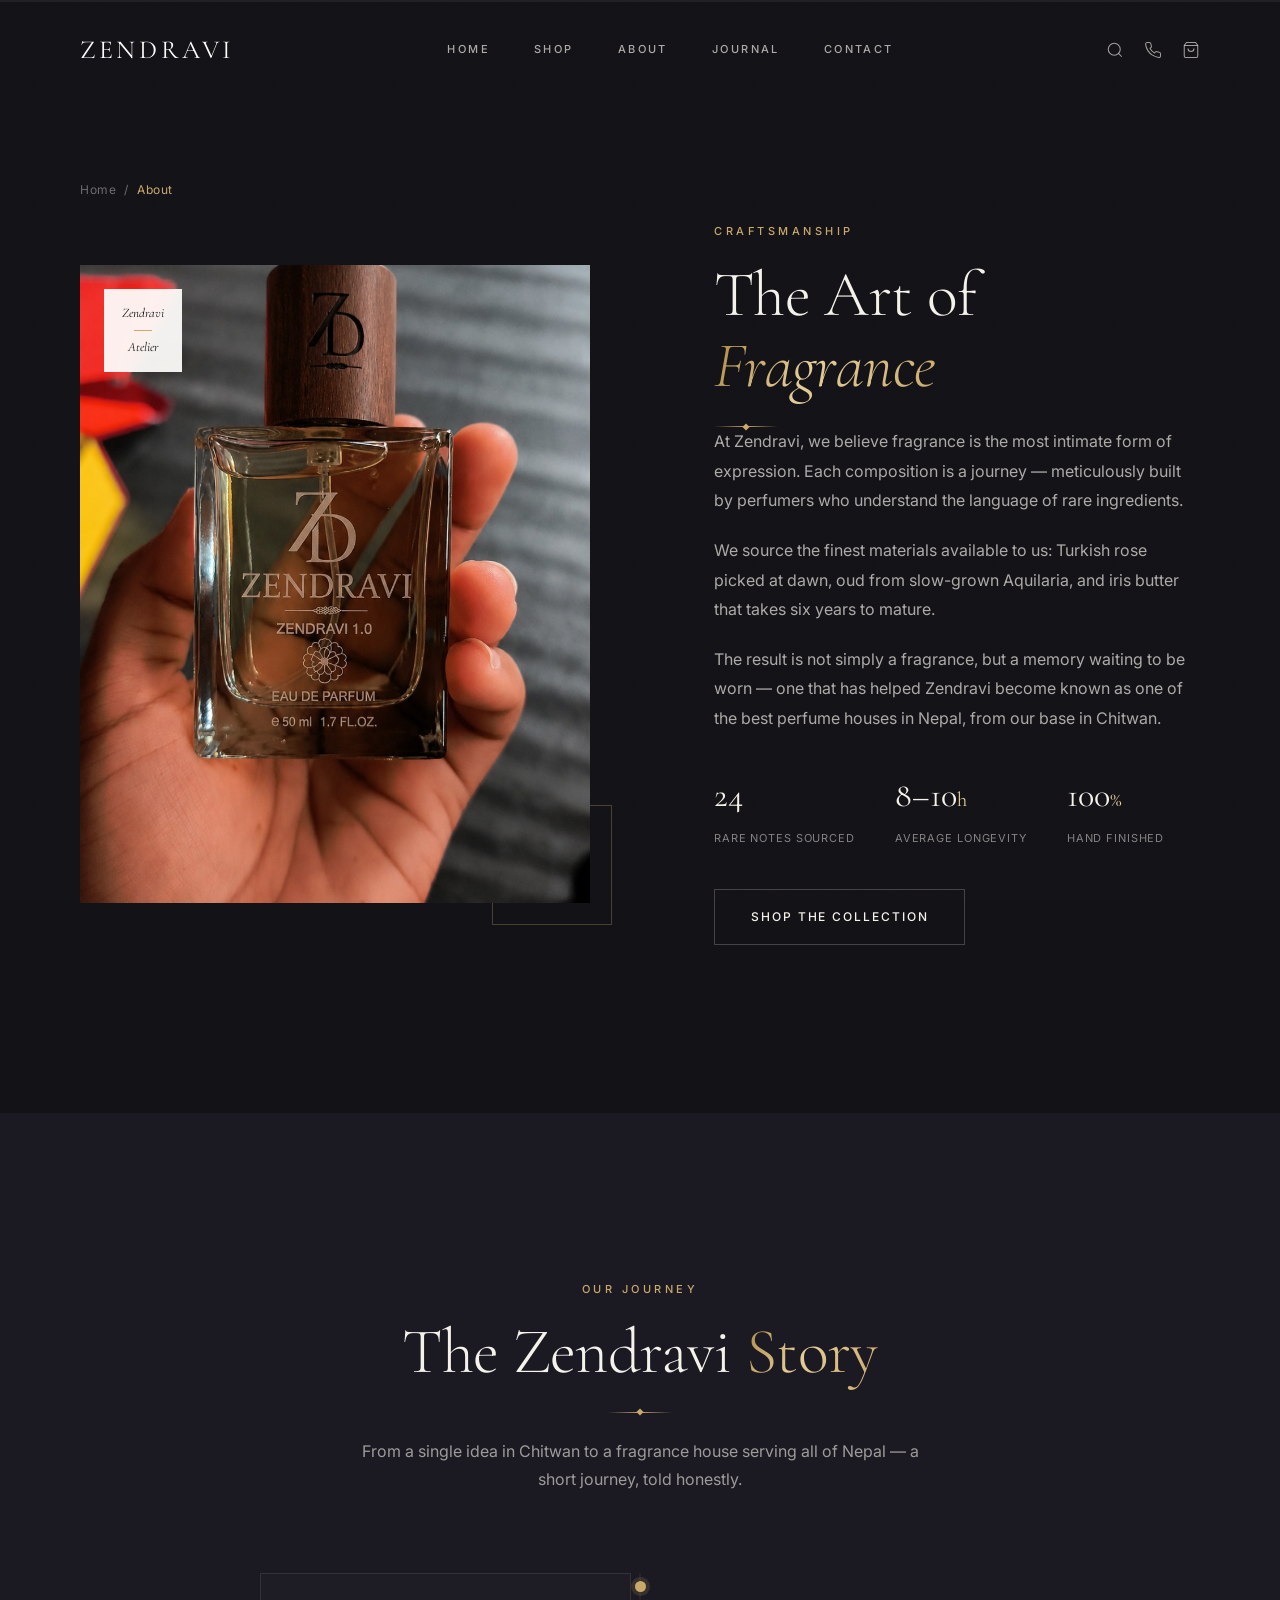
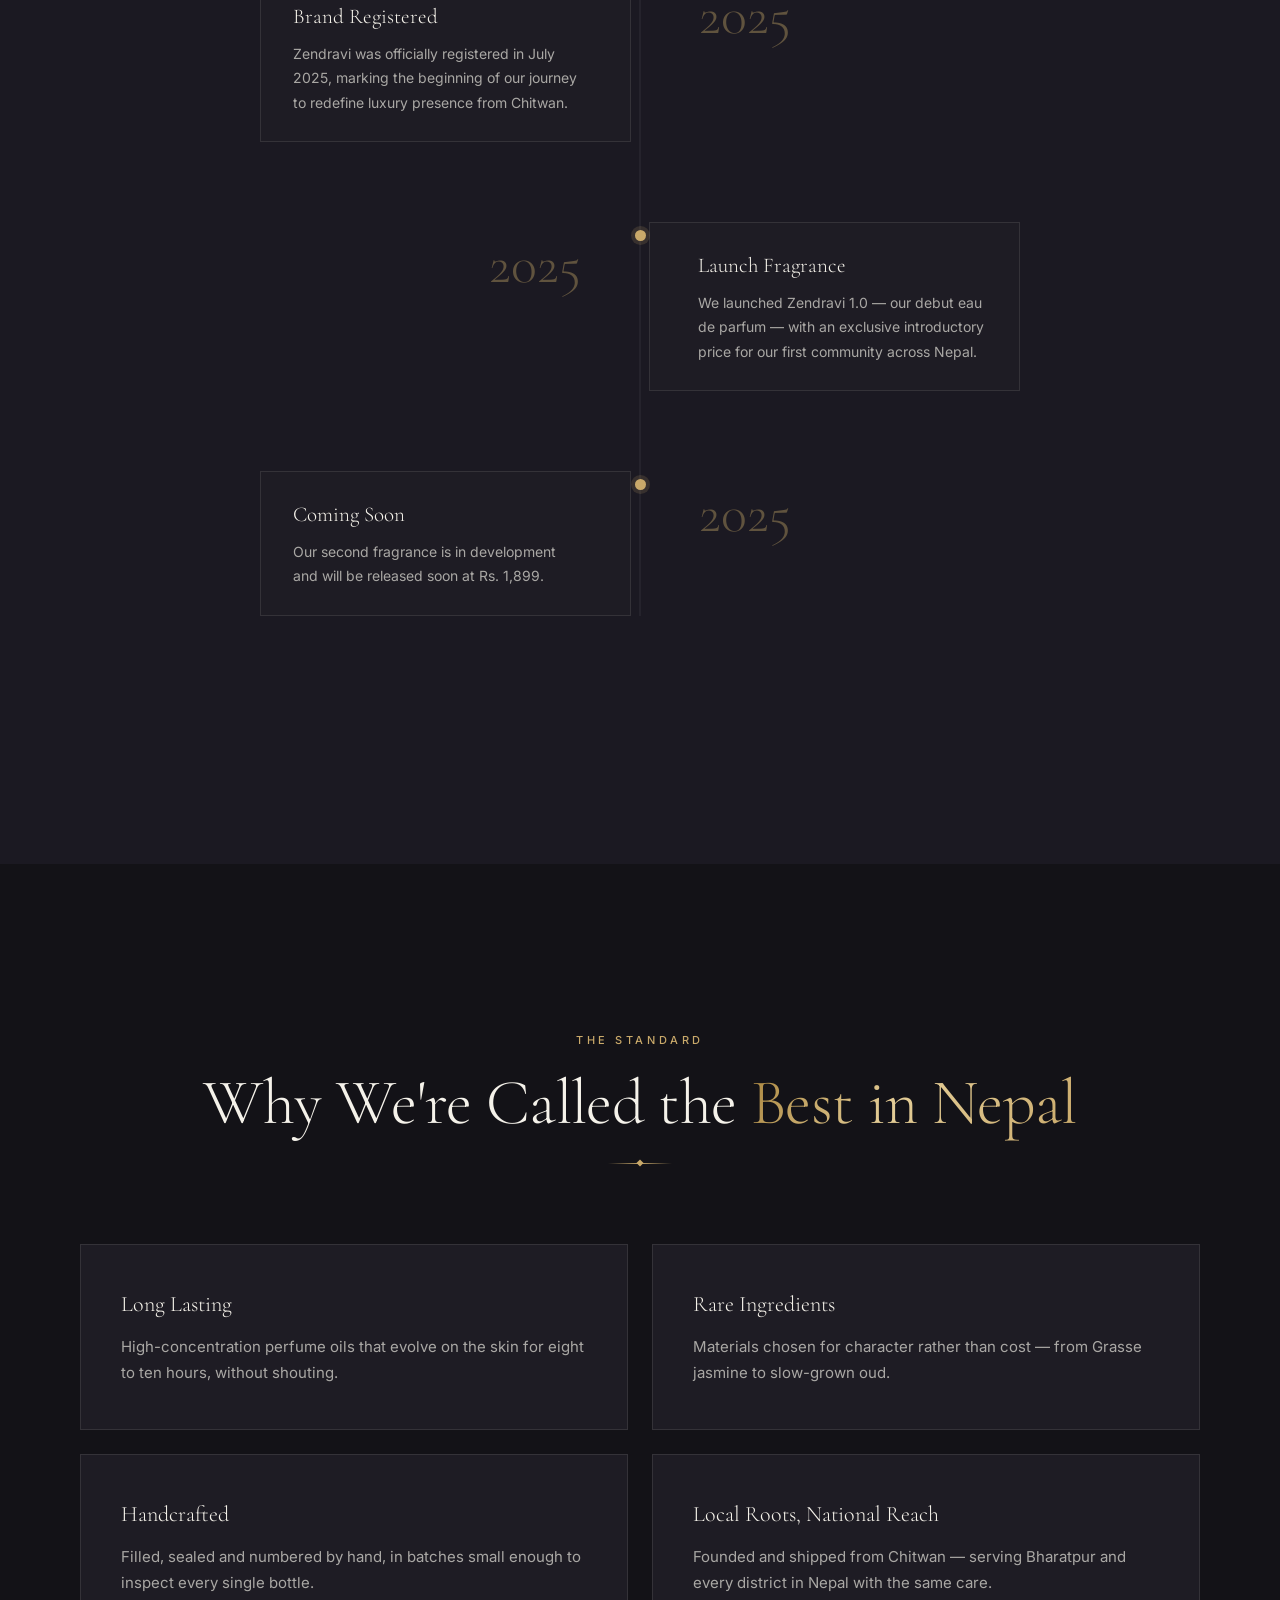
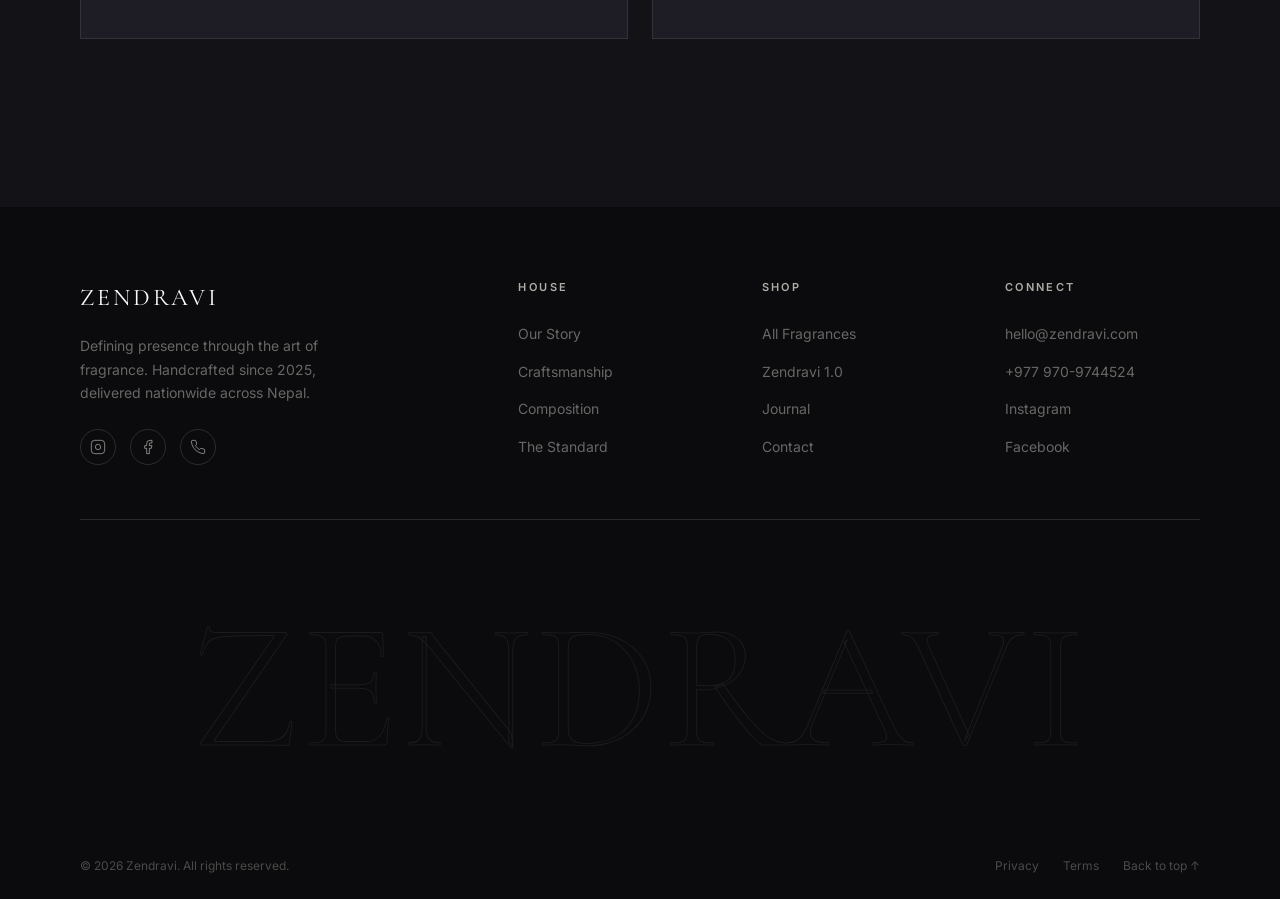
==== about.html @ e35271e2 "Rebuild as multi-page site with full local SEO targeting - Split single-page site into 6 pages: Home" ====
<!DOCTYPE html>
<html lang="en">
<head>
  <meta charset="UTF-8" />
  <meta name="viewport" content="width=device-width, initial-scale=1.0" />
  <meta name="theme-color" content="#0B0A0C" />
  <meta name="description" content="Discover the story behind Zendravi — Nepal's handcrafted luxury eau de parfum house, founded in Chitwan in 2025. Meet the craftsmanship and sourcing behind Zendravi 1.0." />
  <meta name="keywords" content="Zendravi story, Zendravi about, luxury perfume house Nepal, handcrafted perfume Chitwan, Zendravi craftsmanship" />
  <meta name="author" content="Zendravi" />
  <meta name="robots" content="index, follow, max-image-preview:large, max-snippet:-1" />
  <link rel="canonical" href="https://zendravi.com/about.html" />
  <link rel="sitemap" type="application/xml" title="Sitemap" href="/sitemap.xml" />

  <meta property="og:site_name" content="Zendravi" />
  <meta property="og:title" content="Our Story | Zendravi Luxury Fragrance House, Nepal" />
  <meta property="og:description" content="Founded in Chitwan in 2025 — the story, craftsmanship and sourcing behind Zendravi's handcrafted eau de parfum." />
  <meta property="og:type" content="website" />
  <meta property="og:locale" content="en_US" />
  <meta property="og:url" content="https://zendravi.com/about.html" />
  <meta property="og:image" content="https://zendravi.com/images/zendravi%201.0.jpeg" />
  <meta name="twitter:card" content="summary_large_image" />
  <meta name="twitter:title" content="Our Story | Zendravi Luxury Fragrance House, Nepal" />
  <meta name="twitter:description" content="Founded in Chitwan in 2025 — the story, craftsmanship and sourcing behind Zendravi's handcrafted eau de parfum." />
  <meta name="twitter:image" content="https://zendravi.com/images/zendravi%201.0.jpeg" />

  <link rel="icon" type="image/svg+xml" href="favicon.svg" />
  <link rel="preconnect" href="https://fonts.googleapis.com" />
  <link rel="preconnect" href="https://fonts.gstatic.com" crossorigin />
  <link href="https://fonts.googleapis.com/css2?family=Cormorant+Garamond:ital,wght@0,300;0,400;0,500;0,600;0,700;1,300;1,400&family=Inter:wght@300;400;500;600&display=swap" rel="stylesheet" />
  <link rel="stylesheet" href="css/style.css?v=20260729b" />
  <title>Our Story | Zendravi Luxury Fragrance House, Nepal</title>

  <script type="application/ld+json">
  {
    "@context": "https://schema.org",
    "@type": "BreadcrumbList",
    "itemListElement": [
      { "@type": "ListItem", "position": 1, "name": "Home", "item": "https://zendravi.com/" },
      { "@type": "ListItem", "position": 2, "name": "About", "item": "https://zendravi.com/about.html" }
    ]
  }
  </script>
  <script type="application/ld+json">
  {
    "@context": "https://schema.org",
    "@type": "AboutPage",
    "name": "Our Story | Zendravi",
    "url": "https://zendravi.com/about.html",
    "mainEntity": { "@type": "Organization", "name": "Zendravi", "url": "https://zendravi.com" }
  }
  </script>
</head>
<body>

  <div class="grain" aria-hidden="true"></div>
  <div class="progress" aria-hidden="true"><span id="progressBar"></span></div>

  <!-- Navigation -->
  <header class="header" id="header">
    <div class="container header-inner">
      <a href="index.html" class="logo" aria-label="Zendravi — home">ZENDRAVI</a>
      <nav class="nav" id="nav" aria-label="Primary">
        <a href="index.html" class="nav-link">Home</a>
        <a href="shop.html" class="nav-link">Shop</a>
        <a href="about.html" class="nav-link" aria-current="page">About</a>
        <a href="journal.html" class="nav-link">Journal</a>
        <a href="contact.html" class="nav-link">Contact</a>
      </nav>
      <div class="header-icons">
        <button class="icon-btn" type="button" aria-label="Search" data-soon="Search is coming soon — browse the Shop page for now.">
          <svg width="18" height="18" viewBox="0 0 24 24" fill="none" stroke="currentColor" stroke-width="1.4" aria-hidden="true"><circle cx="11" cy="11" r="8"/><line x1="21" y1="21" x2="16.65" y2="16.65"/></svg>
        </button>
        <a class="icon-btn" href="https://wa.me/9779709744524" target="_blank" rel="noopener noreferrer" aria-label="Chat on WhatsApp">
          <svg width="18" height="18" viewBox="0 0 24 24" fill="none" stroke="currentColor" stroke-width="1.4" aria-hidden="true"><path d="M22 16.92v3a2 2 0 0 1-2.18 2 19.79 19.79 0 0 1-8.63-3.07 19.5 19.5 0 0 1-6-6 19.79 19.79 0 0 1-3.07-8.67A2 2 0 0 1 4.11 2h3a2 2 0 0 1 2 1.72c.127.96.361 1.903.7 2.81a2 2 0 0 1-.45 2.11L8.09 9.91a16 16 0 0 0 6 6l1.27-1.27a2 2 0 0 1 2.11-.45c.907.339 1.85.573 2.81.7A2 2 0 0 1 22 16.92z"/></svg>
        </a>
        <button class="icon-btn" type="button" aria-label="Cart" data-soon="No cart needed — enquire directly via WhatsApp or email to order.">
          <svg width="18" height="18" viewBox="0 0 24 24" fill="none" stroke="currentColor" stroke-width="1.4" aria-hidden="true"><path d="M6 2L3 6v14a2 2 0 0 0 2 2h14a2 2 0 0 0 2-2V6l-3-4z"/><line x1="3" y1="6" x2="21" y2="6"/><path d="M16 10a4 4 0 0 1-8 0"/></svg>
        </button>
        <button class="menu-toggle" id="menuToggle" type="button" aria-label="Open menu" aria-expanded="false" aria-controls="mobileMenu">
          <span></span><span></span>
        </button>
      </div>
    </div>
  </header>

  <!-- Mobile Menu -->
  <div class="mobile-menu" id="mobileMenu">
    <nav class="mobile-nav" aria-label="Mobile">
      <a href="index.html" class="mobile-link"><em>01</em>Home</a>
      <a href="shop.html" class="mobile-link"><em>02</em>Shop</a>
      <a href="about.html" class="mobile-link"><em>03</em>About</a>
      <a href="journal.html" class="mobile-link"><em>04</em>Journal</a>
      <a href="contact.html" class="mobile-link"><em>05</em>Contact</a>
    </nav>
    <div class="mobile-foot">
      <p class="mobile-foot-label">Enquiries</p>
      <a href="https://wa.me/9779709744524" class="mobile-foot-link" target="_blank" rel="noopener noreferrer">+977 970-9744524</a>
    </div>
  </div>

  <!-- Craft -->
  <section class="section" id="craft" style="padding-top:calc(96px + 84px);">
    <div class="container">
      <nav aria-label="Breadcrumb" style="margin-bottom:24px;">
        <ol style="display:flex;gap:8px;list-style:none;font-size:12px;letter-spacing:0.05em;color:rgba(245,242,234,0.4);">
          <li><a href="index.html" style="color:rgba(245,242,234,0.4);">Home</a></li>
          <li>/</li>
          <li style="color:var(--gold);">About</li>
        </ol>
      </nav>
      <div class="split-layout">
        <div class="split-image reveal">
          <figure class="image-frame" data-reveal-img>
            <img src="images/zendravi%201.0.jpeg" alt="Zendravi 1.0 eau de parfum, held" loading="lazy" />
          </figure>
          <div class="frame-decor" aria-hidden="true"></div>
          <div class="frame-stamp" aria-hidden="true">
            <span>Zendravi</span>
            <i></i>
            <span>Atelier</span>
          </div>
        </div>
        <div class="split-content reveal" data-delay="0.12">
          <p class="eyebrow">Craftsmanship</p>
          <h1 class="section-title">The Art of<br /><span class="italic gold-text">Fragrance</span></h1>
          <div class="rule rule-left"></div>
          <p class="split-text">At Zendravi, we believe fragrance is the most intimate form of expression. Each composition is a journey — meticulously built by perfumers who understand the language of rare ingredients.</p>
          <p class="split-text">We source the finest materials available to us: Turkish rose picked at dawn, oud from slow-grown Aquilaria, and iris butter that takes six years to mature.</p>
          <p class="split-text">The result is not simply a fragrance, but a memory waiting to be worn — one that has helped Zendravi become known as one of the best perfume houses in Nepal, from our base in Chitwan.</p>
          <div class="stat-row">
            <div class="stat"><strong>24</strong><span>Rare notes sourced</span></div>
            <div class="stat"><strong>8–10<em>h</em></strong><span>Average longevity</span></div>
            <div class="stat"><strong>100<em>%</em></strong><span>Hand finished</span></div>
          </div>
          <a href="shop.html" class="btn btn-ghost" data-magnetic><span>Shop the Collection</span></a>
        </div>
      </div>
    </div>
  </section>

  <!-- Story Timeline -->
  <section class="section bg-porcelain" id="story">
    <div class="container">
      <div class="section-header reveal">
        <p class="eyebrow">Our Journey</p>
        <h2 class="section-title">The Zendravi <span class="gold-text">Story</span></h2>
        <div class="rule"></div>
        <p class="section-desc">From a single idea in Chitwan to a fragrance house serving all of Nepal — a short journey, told honestly.</p>
      </div>
      <div class="timeline">
        <div class="timeline-line"></div>
        <div class="timeline-event reveal" data-delay="0">
          <div class="timeline-year">2025</div>
          <div class="timeline-dot"></div>
          <div class="timeline-content">
            <h3 class="timeline-title">Brand Registered</h3>
            <p class="timeline-desc">Zendravi was officially registered in July 2025, marking the beginning of our journey to redefine luxury presence from Chitwan.</p>
          </div>
        </div>
        <div class="timeline-event reveal" data-delay="0.12">
          <div class="timeline-year">2025</div>
          <div class="timeline-dot"></div>
          <div class="timeline-content">
            <h3 class="timeline-title">Launch Fragrance</h3>
            <p class="timeline-desc">We launched Zendravi 1.0 — our debut eau de parfum — with an exclusive introductory price for our first community across Nepal.</p>
          </div>
        </div>
        <div class="timeline-event reveal" data-delay="0.24">
          <div class="timeline-year">2025</div>
          <div class="timeline-dot"></div>
          <div class="timeline-content">
            <h3 class="timeline-title">Coming Soon</h3>
            <p class="timeline-desc">Our second fragrance is in development and will be released soon at Rs. 1,899.</p>
          </div>
        </div>
      </div>
    </div>
  </section>

  <!-- Why Zendravi (recap) -->
  <section class="section" id="why">
    <div class="container">
      <div class="section-header reveal">
        <p class="eyebrow">The Standard</p>
        <h2 class="section-title">Why We're Called the <span class="gold-text">Best in Nepal</span></h2>
        <div class="rule"></div>
      </div>
      <div class="reasons-grid">
        <article class="reason-card reveal" data-delay="0.05">
          <h3 class="reason-title">Long Lasting</h3>
          <p class="reason-text">High-concentration perfume oils that evolve on the skin for eight to ten hours, without shouting.</p>
        </article>
        <article class="reason-card reveal" data-delay="0.12">
          <h3 class="reason-title">Rare Ingredients</h3>
          <p class="reason-text">Materials chosen for character rather than cost — from Grasse jasmine to slow-grown oud.</p>
        </article>
        <article class="reason-card reveal" data-delay="0.19">
          <h3 class="reason-title">Handcrafted</h3>
          <p class="reason-text">Filled, sealed and numbered by hand, in batches small enough to inspect every single bottle.</p>
        </article>
        <article class="reason-card reveal" data-delay="0.26">
          <h3 class="reason-title">Local Roots, National Reach</h3>
          <p class="reason-text">Founded and shipped from Chitwan — serving Bharatpur and every district in Nepal with the same care.</p>
        </article>
      </div>
    </div>
  </section>

  <!-- Footer -->
  <footer class="footer">
    <div class="container">
      <div class="footer-grid">
        <div class="footer-brand">
          <a href="index.html" class="footer-logo">ZENDRAVI</a>
          <p class="footer-tagline">Defining presence through the art of fragrance. Handcrafted since 2025, delivered nationwide across Nepal.</p>
          <div class="footer-social">
            <a href="https://instagram.com/zendravi" rel="noopener noreferrer" target="_blank" aria-label="Instagram">
              <svg width="16" height="16" viewBox="0 0 24 24" fill="none" stroke="currentColor" stroke-width="1.4" aria-hidden="true"><rect x="2" y="2" width="20" height="20" rx="5" ry="5"/><path d="M16 11.37A4 4 0 1 1 12.63 8 4 4 0 0 1 16 11.37z"/><line x1="17.5" y1="6.5" x2="17.51" y2="6.5"/></svg>
            </a>
            <a href="https://www.facebook.com/profile.php?id=61588730620894" rel="noopener noreferrer" target="_blank" aria-label="Facebook">
              <svg width="16" height="16" viewBox="0 0 24 24" fill="none" stroke="currentColor" stroke-width="1.4" aria-hidden="true"><path d="M18 2h-3a5 5 0 0 0-5 5v3H7v4h3v8h4v-8h3l1-4h-4V7a1 1 0 0 1 1-1h3z"/></svg>
            </a>
            <a href="https://wa.me/9779709744524" target="_blank" rel="noopener noreferrer" aria-label="WhatsApp Zendravi">
              <svg width="16" height="16" viewBox="0 0 24 24" fill="none" stroke="currentColor" stroke-width="1.4" aria-hidden="true"><path d="M22 16.92v3a2 2 0 0 1-2.18 2 19.79 19.79 0 0 1-8.63-3.07 19.5 19.5 0 0 1-6-6 19.79 19.79 0 0 1-3.07-8.67A2 2 0 0 1 4.11 2h3a2 2 0 0 1 2 1.72c.127.96.361 1.903.7 2.81a2 2 0 0 1-.45 2.11L8.09 9.91a16 16 0 0 0 6 6l1.27-1.27a2 2 0 0 1 2.11-.45c.907.339 1.85.573 2.81.7A2 2 0 0 1 22 16.92z"/></svg>
            </a>
          </div>
        </div>
        <div class="footer-col">
          <h4 class="footer-heading">House</h4>
          <ul class="footer-links">
            <li><a href="about.html">Our Story</a></li>
            <li><a href="about.html#craft">Craftsmanship</a></li>
            <li><a href="shop.html#notes">Composition</a></li>
            <li><a href="about.html#why">The Standard</a></li>
          </ul>
        </div>
        <div class="footer-col">
          <h4 class="footer-heading">Shop</h4>
          <ul class="footer-links">
            <li><a href="shop.html">All Fragrances</a></li>
            <li><a href="product-zendravi-1-0.html">Zendravi 1.0</a></li>
            <li><a href="journal.html">Journal</a></li>
            <li><a href="contact.html">Contact</a></li>
          </ul>
        </div>
        <div class="footer-col">
          <h4 class="footer-heading">Connect</h4>
          <ul class="footer-links">
            <li><a href="mailto:hello@zendravi.com">hello@zendravi.com</a></li>
            <li><a href="https://wa.me/9779709744524" target="_blank" rel="noopener noreferrer">+977 970-9744524</a></li>
            <li><a href="https://instagram.com/zendravi" rel="noopener noreferrer" target="_blank">Instagram</a></li>
            <li><a href="https://www.facebook.com/profile.php?id=61588730620894" rel="noopener noreferrer" target="_blank">Facebook</a></li>
          </ul>
        </div>
      </div>
      <div class="footer-wordmark" aria-hidden="true">ZENDRAVI</div>
      <div class="footer-bottom">
        <p>&copy; <span id="year">2026</span> Zendravi. All rights reserved.</p>
        <div class="footer-bottom-links">
          <a href="contact.html">Privacy</a>
          <a href="contact.html">Terms</a>
          <a href="#header" class="to-top">Back to top ↑</a>
        </div>
      </div>
    </div>
  </footer>

  <!-- Toast -->
  <div class="toast" id="toast" role="status" aria-live="polite"></div>

  <script src="js/main.js?v=20260729b"></script>
</body>
</html>
---- css/style.css ----
/* ============================
   ZENDRAVI — Luxury Fragrance House
   Premium Edition — Pure HTML/CSS/JS
   ============================ */

/* ----- Reset & Base ----- */
*, *::before, *::after {
  margin: 0;
  padding: 0;
  box-sizing: border-box;
}

:root {
  --ivory: #131217;
  --porcelain: #1B1922;
  --warm-white: #FDFCFA;
  --obsidian: #0B0A0C;
  --charcoal: #17161A;
  --ink: #F5F2EA;

  --surface: #1E1C24;
  --surface-alt: #221F27;
  --chip-ink: #17161A;

  --gold: #C9A96A;
  --gold-light: #E4CD97;
  --gold-dark: #A9853E;
  --gold-soft: rgba(201, 169, 106, 0.16);

  --border: rgba(245, 242, 234, 0.1);
  --border-light: rgba(245, 242, 234, 0.14);

  --font-heading: 'Cormorant Garamond', 'Georgia', serif;
  --font-body: 'Inter', 'Helvetica Neue', 'Arial', sans-serif;

  --ease: cubic-bezier(0.16, 1, 0.3, 1);
  --ease-soft: cubic-bezier(0.22, 1, 0.36, 1);
  --transition: 0.45s var(--ease);
  --transition-slow: 0.75s var(--ease);

  --container-max: 1440px;
}

html {
  scroll-behavior: smooth;
  -webkit-font-smoothing: antialiased;
  -moz-osx-font-smoothing: grayscale;
}

body {
  font-family: var(--font-body);
  background-color: var(--ivory);
  color: var(--ink);
  overflow-x: hidden;
  line-height: 1.6;
  font-weight: 400;
}

img { max-width: 100%; height: auto; display: block; }
a { text-decoration: none; color: inherit; }
ul { list-style: none; }
button { font: inherit; }

::selection { background-color: var(--gold); color: var(--obsidian); }

::-webkit-scrollbar { width: 7px; }
::-webkit-scrollbar-track { background: var(--ivory); }
::-webkit-scrollbar-thumb { background: var(--gold); border-radius: 4px; }
::-webkit-scrollbar-thumb:hover { background: var(--gold-dark); }

/* ----- Utility ----- */
.container {
  max-width: var(--container-max);
  margin: 0 auto;
  padding: 0 24px;
}
@media (min-width: 768px) { .container { padding: 0 48px; } }
@media (min-width: 1024px) { .container { padding: 0 80px; } }

.gold-text {
  background: linear-gradient(120deg, var(--gold-dark) 0%, var(--gold-light) 45%, var(--gold) 100%);
  -webkit-background-clip: text;
  background-clip: text;
  color: transparent;
}
.italic { font-style: italic; }
.text-center { text-align: center; }
.mt-16 { margin-top: 64px; }

.bg-porcelain { background-color: var(--porcelain); }
.bg-obsidian { background-color: var(--obsidian); }

.section { padding: 96px 0; position: relative; }
@media (min-width: 768px) { .section { padding: 128px 0; } }
@media (min-width: 1024px) { .section { padding: 168px 0; } }

.section-header { text-align: center; margin-bottom: 80px; }
.section-header.light { color: var(--warm-white); }

.eyebrow {
  font-family: var(--font-body);
  font-size: 11px;
  font-weight: 500;
  letter-spacing: 0.32em;
  text-transform: uppercase;
  color: var(--gold);
  margin-bottom: 18px;
}
.eyebrow.gold { color: var(--gold); }

.section-title {
  font-family: var(--font-heading);
  font-size: 38px;
  font-weight: 300;
  line-height: 1.12;
  margin-bottom: 24px;
  letter-spacing: -0.01em;
  color: var(--ink);
}
.section-title.light { color: var(--warm-white); }
@media (min-width: 768px) { .section-title { font-size: 52px; } }
@media (min-width: 1024px) { .section-title { font-size: 64px; } }

.section-desc {
  font-family: var(--font-body);
  font-size: 16px;
  line-height: 1.75;
  color: rgba(245, 242, 234, 0.6);
  max-width: 560px;
  margin: 24px auto 0;
}

.rule {
  width: 64px;
  height: 1px;
  background: linear-gradient(90deg, transparent, var(--gold), transparent);
  margin: 0 auto;
  position: relative;
}
.rule::after {
  content: '';
  position: absolute;
  left: 50%; top: 50%;
  width: 5px; height: 5px;
  transform: translate(-50%, -50%) rotate(45deg);
  background: var(--gold);
}
.rule-left { margin: 0; }

.hairline { height: 1px; background: var(--border); margin-bottom: 20px; }

.pill {
  display: inline-flex;
  align-items: center;
  padding: 8px 18px;
  font-size: 11px;
  letter-spacing: 0.12em;
  text-transform: uppercase;
  font-weight: 600;
  border-radius: 100px;
}
.pill-gold { background: var(--gold-soft); color: var(--gold); border: 1px solid rgba(201,169,106,0.32); }

/* ----- Preloader ----- */
.preloader {
  position: fixed; inset: 0; z-index: 999;
  background: var(--obsidian);
  display: flex; align-items: center; justify-content: center;
  transition: opacity 0.7s var(--ease), visibility 0.7s var(--ease);
}
.preloader.done { opacity: 0; visibility: hidden; pointer-events: none; }
.preloader-inner { text-align: center; }
.preloader-mark {
  display: block;
  font-family: var(--font-heading);
  font-size: 28px;
  letter-spacing: 0.35em;
  color: var(--warm-white);
  margin-bottom: 8px;
  opacity: 0;
  animation: preloadIn 0.9s var(--ease) 0.15s forwards;
}
.preloader-sub {
  display: block;
  font-size: 10px;
  letter-spacing: 0.3em;
  text-transform: uppercase;
  color: rgba(245,242,234,0.4);
  margin-bottom: 28px;
  opacity: 0;
  animation: preloadIn 0.9s var(--ease) 0.35s forwards;
}
.preloader-rule { display: block; width: 120px; height: 1px; background: rgba(245,242,234,0.12); margin: 0 auto; overflow: hidden; }
.preloader-rule i { display: block; width: 0; height: 100%; background: var(--gold); animation: preloadBar 1.1s var(--ease) 0.4s forwards; }
@keyframes preloadIn { to { opacity: 1; } }
@keyframes preloadBar { to { width: 100%; } }

/* ----- Grain + progress ----- */
.grain {
  position: fixed; inset: 0; z-index: 998; pointer-events: none;
  opacity: 0.03; mix-blend-mode: overlay;
  background-image: url("data:image/svg+xml;utf8,<svg xmlns='http://www.w3.org/2000/svg' width='120' height='120'><filter id='n'><feTurbulence type='fractalNoise' baseFrequency='0.9' numOctaves='2' stitchTiles='stitch'/></filter><rect width='100%25' height='100%25' filter='url(%23n)'/></svg>");
}

.progress {
  position: fixed; top: 0; left: 0; right: 0; height: 2px; z-index: 200;
  background: rgba(245, 242, 234, 0.06);
}
.progress span {
  display: block; height: 100%; width: 0%;
  background: linear-gradient(90deg, var(--gold-dark), var(--gold-light));
}

.skip-link {
  position: absolute; left: -999px; top: 0; z-index: 300;
  background: var(--gold); color: var(--obsidian);
  padding: 12px 20px; font-size: 13px;
}
.skip-link:focus { left: 16px; top: 16px; }

/* ----- Reveal animations ----- */
.reveal {
  opacity: 0;
  transform: translateY(36px);
  transition: opacity 1s var(--ease), transform 1s var(--ease);
}
.reveal.visible { opacity: 1; transform: translateY(0); }

[data-reveal-img] { overflow: hidden; }
[data-reveal-img] img {
  transform: scale(1.12);
  transition: transform 1.2s var(--ease);
}
.reveal.visible [data-reveal-img] img,
[data-reveal-img].visible img { transform: scale(1); }

/* Hero title split-word reveal */
.hero-title {
  font-family: var(--font-heading);
  font-size: 46px;
  font-weight: 300;
  line-height: 1.06;
  color: var(--warm-white);
  margin-bottom: 32px;
  letter-spacing: -0.02em;
}
@media (min-width: 640px) { .hero-title { font-size: 68px; } }
@media (min-width: 1024px) { .hero-title { font-size: 100px; } }

.hero-title .word {
  display: inline-block;
  overflow: hidden;
  vertical-align: top;
  padding-bottom: 0.08em;
  margin-bottom: -0.08em;
}
.hero-title .word span {
  display: inline-block;
  transform: translateY(115%);
  animation: wordUp 1s var(--ease) forwards;
}
.hero-title .word.gold-text span { animation-name: wordUpGold; }
@keyframes wordUp { to { transform: translateY(0); } }

/* ----- Navigation ----- */
.header {
  position: fixed; top: 0; left: 0; right: 0; z-index: 100;
  transition: background var(--transition), box-shadow var(--transition), padding var(--transition);
}
.header.scrolled {
  background: rgba(11, 10, 12, 0.82);
  backdrop-filter: blur(16px) saturate(160%);
  -webkit-backdrop-filter: blur(16px) saturate(160%);
  box-shadow: 0 1px 0 rgba(245, 242, 234, 0.06);
}

.header-inner {
  display: flex; align-items: center; justify-content: space-between;
  height: 84px;
  transition: height var(--transition);
}
.header.scrolled .header-inner { height: 72px; }
@media (min-width: 768px) { .header-inner { height: 100px; } .header.scrolled .header-inner { height: 78px; } }

.logo {
  display: inline-flex; align-items: center; z-index: 10;
  font-family: var(--font-heading);
  font-size: 22px; font-weight: 400;
  letter-spacing: 0.14em;
  color: var(--warm-white);
  transition: color var(--transition);
}
@media (min-width: 768px) { .logo { font-size: 26px; } }

.nav { display: none; gap: 44px; }
@media (min-width: 1024px) { .nav { display: flex; } }

.nav-link {
  font-size: 11px; font-weight: 500;
  letter-spacing: 0.22em; text-transform: uppercase;
  position: relative;
  color: rgba(245, 242, 234, 0.68);
  transition: color var(--transition);
}
.nav-link:hover { color: var(--warm-white); }

.nav-link::after {
  content: ''; position: absolute; bottom: -6px; left: 0;
  width: 0; height: 1px; background: var(--gold);
  transition: width var(--transition);
}
.nav-link:hover::after { width: 100%; }

.header-icons { display: flex; align-items: center; gap: 20px; z-index: 10; }

.icon-btn {
  background: none; border: none; cursor: pointer;
  color: rgba(245, 242, 234, 0.62);
  display: flex; align-items: center; justify-content: center;
  transition: color var(--transition), transform var(--transition);
}
.icon-btn:hover { color: var(--warm-white); transform: translateY(-1px); }

/* Menu toggle */
.menu-toggle {
  display: flex; flex-direction: column; justify-content: center; gap: 6px;
  background: none; border: none; cursor: pointer; padding: 4px; z-index: 10;
  width: 26px; height: 26px;
}
@media (min-width: 1024px) { .menu-toggle { display: none; } }

.menu-toggle span {
  display: block; width: 22px; height: 1.5px;
  background: var(--warm-white);
  transition: all var(--transition);
}
.menu-toggle.active span:nth-child(1) { transform: translateY(3.5px) rotate(45deg); }
.menu-toggle.active span:nth-child(2) { transform: translateY(-3.5px) rotate(-45deg); }

/* Mobile Menu */
.mobile-menu {
  position: fixed; inset: 0;
  background: var(--obsidian);
  z-index: 90;
  display: flex; flex-direction: column;
  align-items: center; justify-content: center;
  gap: 64px;
  opacity: 0; visibility: hidden;
  transition: opacity var(--transition-slow), visibility var(--transition-slow);
}
.mobile-menu.open { opacity: 1; visibility: visible; }

.mobile-nav { display: flex; flex-direction: column; align-items: center; gap: 28px; }

.mobile-link {
  font-family: var(--font-heading);
  font-size: 30px;
  color: rgba(245, 242, 234, 0.82);
  transition: color var(--transition);
  display: inline-flex;
  align-items: baseline;
  gap: 14px;
}
.mobile-link em {
  font-style: normal;
  font-family: var(--font-body);
  font-size: 11px;
  color: var(--gold);
  letter-spacing: 0.1em;
}
.mobile-link:hover { color: var(--gold); }

.mobile-foot { text-align: center; }
.mobile-foot-label {
  font-size: 10px; letter-spacing: 0.25em; text-transform: uppercase;
  color: rgba(245, 242, 234, 0.35); margin-bottom: 10px;
}
.mobile-foot-link { color: var(--gold); font-size: 14px; }

/* ----- Buttons ----- */
.btn {
  --btn-x: 50%; --btn-y: 50%;
  position: relative;
  display: inline-flex; align-items: center; justify-content: center;
  padding: 17px 36px;
  font-size: 12px; font-weight: 500;
  letter-spacing: 0.16em; text-transform: uppercase;
  cursor: pointer;
  transition: transform var(--transition), border-color var(--transition), color var(--transition);
  min-width: 208px;
  border: 1px solid transparent;
  overflow: hidden;
  isolation: isolate;
  background: none;
}
.btn span { position: relative; z-index: 2; display: inline-flex; align-items: center; gap: 8px; }
.btn::before {
  content: '';
  position: absolute; inset: 0; z-index: 1;
  background: radial-gradient(120px circle at var(--btn-x) var(--btn-y), var(--gold-light), var(--gold) 60%);
  opacity: 0;
  transition: opacity var(--transition);
}
.btn:hover::before { opacity: 1; }
.btn:active { transform: scale(0.97); }

.btn-gold {
  background: var(--obsidian);
  color: var(--warm-white);
  border-color: rgba(245, 242, 234, 0.14);
}
.btn-gold:hover { color: var(--obsidian); border-color: var(--gold); }

.btn-ghost {
  background: transparent;
  border-color: rgba(245, 242, 234, 0.22);
  color: var(--ink);
}
.btn-ghost::before { background: var(--warm-white); opacity: 0; }
.btn-ghost:hover { color: var(--obsidian); border-color: var(--warm-white); }
.btn-ghost:hover::before { opacity: 1; }

.btn-ghost.light {
  border-color: rgba(245, 242, 234, 0.28);
  color: var(--warm-white);
}
.btn-ghost.light::before { background: var(--gold); opacity: 0; }
.btn-ghost.light:hover { color: var(--obsidian); border-color: var(--gold); }
.btn-ghost.light:hover::before { opacity: 1; }

/* ----- Hero ----- */
.hero {
  position: relative; height: 100svh; min-height: 640px; width: 100%;
  overflow: hidden;
  display: flex; align-items: center; justify-content: center;
  background: var(--obsidian);
}

.hero-bg { position: absolute; inset: 0; }
.hero-bg img {
  width: 100%; height: 100%; object-fit: cover;
  opacity: 0.75;
  transform: scale(1.08);
  animation: heroZoom 12s var(--ease) forwards;
  will-change: transform;
}
@keyframes heroZoom { to { transform: scale(1); } }

.hero-overlay {
  position: absolute; inset: 0;
  background: linear-gradient(to bottom, rgba(11,10,12,0.62) 0%, rgba(11,10,12,0.45) 45%, rgba(11,10,12,0.9) 100%);
}
.hero-vignette {
  position: absolute; inset: 0;
  box-shadow: inset 0 0 180px rgba(0,0,0,0.6);
  pointer-events: none;
}

.hero-content { position: relative; z-index: 2; text-align: center; padding: 0 24px; max-width: 760px; }

.hero-label {
  font-size: 11px; letter-spacing: 0.34em; text-transform: uppercase;
  color: var(--gold-light);
  margin-bottom: 26px;
}

.hero-sub {
  font-size: 16px; font-weight: 300; line-height: 1.75;
  color: rgba(245, 242, 234, 0.66);
  margin-bottom: 48px; max-width: 480px;
  margin-left: auto; margin-right: auto;
}
@media (min-width: 768px) { .hero-sub { font-size: 18px; } }

.hero-buttons { display: flex; flex-direction: column; align-items: center; gap: 16px; }
@media (min-width: 640px) { .hero-buttons { flex-direction: row; justify-content: center; } }

.hero-meta {
  position: absolute; left: 0; right: 0; bottom: 100px;
  display: none;
  align-items: center; justify-content: center; gap: 16px;
  font-size: 10px; letter-spacing: 0.24em; text-transform: uppercase;
  color: rgba(245, 242, 234, 0.4);
  z-index: 2;
}
.hero-meta i { width: 3px; height: 3px; border-radius: 50%; background: var(--gold); display: inline-block; }
@media (min-width: 768px) { .hero-meta { display: flex; } }

.scroll-cue {
  position: absolute; bottom: 40px; left: 50%; transform: translateX(-50%);
  z-index: 2; display: flex; flex-direction: column; align-items: center; gap: 12px;
}
.scroll-cue-line {
  width: 1px; height: 48px;
  background: rgba(245, 242, 234, 0.25);
  position: relative; overflow: hidden;
}
.scroll-cue-line::after {
  content: ''; position: absolute; top: -100%; left: 0; width: 100%; height: 100%;
  background: var(--gold);
  animation: cueDrop 2.2s var(--ease) infinite;
}
@keyframes cueDrop { 0% { top: -100%; } 60% { top: 100%; } 100% { top: 100%; } }
.scroll-cue-text {
  font-size: 9px; letter-spacing: 0.28em; text-transform: uppercase;
  color: rgba(245, 242, 234, 0.4);
  writing-mode: vertical-rl;
}

/* ----- Marquee ----- */
.marquee {
  background: var(--obsidian);
  border-top: 1px solid var(--border-light);
  border-bottom: 1px solid var(--border-light);
  overflow: hidden;
  padding: 22px 0;
}
.marquee-track {
  display: flex; align-items: center; gap: 20px;
  white-space: nowrap; width: max-content;
  animation: marqueeScroll 34s linear infinite;
}
.marquee-track span {
  font-family: var(--font-heading);
  font-size: 17px; font-style: italic;
  color: rgba(245, 242, 234, 0.5);
  letter-spacing: 0.02em;
}
.marquee-track i { color: var(--gold); font-size: 12px; font-style: normal; }
@keyframes marqueeScroll { from { transform: translateX(0); } to { transform: translateX(-50%); } }
@media (prefers-reduced-motion: reduce) { .marquee-track { animation: none; } }

/* ----- Product Grid ----- */
.product-grid {
  display: grid; grid-template-columns: 1fr; gap: 32px;
}
@media (min-width: 768px) { .product-grid { grid-template-columns: repeat(2, 1fr); } }
@media (min-width: 1024px) { .product-grid { grid-template-columns: repeat(3, 1fr); } }

.product-card {
  background: var(--surface);
  border: 1px solid var(--border);
  overflow: hidden;
  cursor: pointer;
  transition: transform var(--transition), border-color var(--transition), box-shadow var(--transition);
}
.product-card:hover {
  transform: translateY(-6px);
  border-color: rgba(201, 169, 106, 0.4);
  box-shadow: 0 28px 70px -20px rgba(0,0,0,0.55);
}

.product-image { position: relative; overflow: hidden; aspect-ratio: 3/4; background: var(--surface-alt); }
.product-image img { width: 100%; height: 100%; object-fit: cover; transition: transform var(--transition-slow); }
.product-card:hover .product-image img { transform: scale(1.06); }

.product-image .product-overlay {
  position: absolute; inset: 0;
  background: linear-gradient(to top, rgba(11,10,12,0.5), transparent 45%);
  opacity: 0; transition: opacity var(--transition);
}
.product-card:hover .product-overlay { opacity: 1; }

.product-category {
  position: absolute; top: 16px; left: 16px;
  padding: 6px 14px;
  background: rgba(253, 252, 250, 0.92);
  backdrop-filter: blur(6px);
  color: var(--chip-ink);
  font-size: 10px; font-weight: 600;
  letter-spacing: 0.14em; text-transform: uppercase;
}

.product-view-btn {
  position: absolute; bottom: 16px; left: 16px; right: 16px;
  padding: 13px;
  background: rgba(11,10,12,0.88);
  backdrop-filter: blur(6px);
  color: var(--warm-white);
  font-size: 11px; font-weight: 500;
  letter-spacing: 0.16em; text-transform: uppercase;
  text-align: center;
  opacity: 0; transform: translateY(10px);
  transition: all var(--transition);
  border: none; cursor: pointer;
}
.product-card:hover .product-view-btn { opacity: 1; transform: translateY(0); }

.product-info { padding: 26px 30px 30px; }
.product-name { font-family: var(--font-heading); font-size: 23px; font-weight: 300; margin-bottom: 6px; color: var(--ink); }
.product-tagline {
  font-size: 13px; color: rgba(245,242,234,0.55); line-height: 1.5; margin-bottom: 18px;
  display: -webkit-box; -webkit-line-clamp: 2; line-clamp: 2; -webkit-box-orient: vertical; overflow: hidden;
}

.product-notes { display: flex; flex-wrap: wrap; gap: 8px; margin-bottom: 18px; }
.product-note-tag {
  padding: 5px 11px; background: var(--surface-alt);
  font-size: 10px; letter-spacing: 0.06em; text-transform: uppercase;
  color: rgba(245,242,234,0.55);
}
.product-note-more {
  padding: 5px 11px; background: var(--gold-soft); color: var(--gold);
  font-size: 10px; letter-spacing: 0.06em; font-weight: 600;
}

.product-footer { display: flex; align-items: center; justify-content: space-between; padding-top: 18px; border-top: 1px solid var(--border); }
.product-price { font-family: var(--font-heading); font-size: 22px; color: var(--ink); }
.product-volume { font-size: 13px; color: rgba(245,242,234,0.5); margin-left: 4px; }
.product-rating { display: flex; align-items: center; gap: 5px; }
.product-rating .star { color: var(--gold); font-size: 14px; }
.product-rating .value { font-size: 13px; color: rgba(245,242,234,0.55); }
.product-price-was { text-decoration: line-through; opacity: .5; margin-left: 8px; font-size: .78em; }

.collection-note {
  margin-top: 32px;
  display: flex; align-items: center; justify-content: center; gap: 16px; flex-wrap: wrap;
  text-align: center;
}
.collection-note-text { font-size: 13px; color: rgba(245,242,234,0.55); }

/* ----- Split Layout ----- */
.split-layout { display: grid; grid-template-columns: 1fr; gap: 64px; align-items: center; }
@media (min-width: 1024px) { .split-layout { grid-template-columns: 1fr 1fr; gap: 100px; } }

.split-image { position: relative; }
.image-frame { position: relative; aspect-ratio: 4/5; overflow: hidden; background: var(--surface); }
.image-frame img { width: 100%; height: 100%; object-fit: cover; }

.frame-decor {
  position: absolute; bottom: -22px; right: -22px;
  width: 120px; height: 120px;
  border: 1px solid rgba(201, 169, 106, 0.3);
  display: none; z-index: -1;
}
@media (min-width: 1024px) { .frame-decor { display: block; } }

.frame-stamp {
  position: absolute; top: 24px; left: 24px;
  background: rgba(253,252,250,0.94);
  backdrop-filter: blur(6px);
  padding: 14px 18px;
  display: flex; flex-direction: column; align-items: center; gap: 6px;
  font-family: var(--font-heading);
  font-style: italic;
  font-size: 13px;
  color: var(--chip-ink);
}
.frame-stamp i { width: 18px; height: 1px; background: var(--gold); }

.split-content { padding: 0; }
@media (min-width: 1024px) { .split-content { padding-left: 24px; } }

.split-text { font-size: 16px; line-height: 1.85; color: rgba(245,242,234,0.68); margin-bottom: 20px; }

.stat-row { display: flex; gap: 40px; margin: 36px 0 40px; flex-wrap: wrap; }
.stat strong {
  display: block;
  font-family: var(--font-heading); font-weight: 400; font-size: 34px;
  color: var(--ink);
}
.stat strong em { font-style: normal; color: var(--gold-light); font-size: 0.6em; }
.stat span { font-size: 11px; letter-spacing: 0.08em; text-transform: uppercase; color: rgba(245,242,234,0.5); }

/* ----- Notes Grid ----- */
.notes-grid { display: grid; grid-template-columns: 1fr; gap: 24px; }
@media (min-width: 768px) { .notes-grid { grid-template-columns: repeat(3, 1fr); } }

.note-card {
  position: relative;
  padding: 44px 40px;
  background: var(--surface);
  border: 1px solid var(--border);
  transition: transform var(--transition), box-shadow var(--transition), border-color var(--transition);
}
.note-card:hover {
  transform: translateY(-6px);
  box-shadow: 0 28px 70px -22px rgba(0,0,0,0.5);
  border-color: rgba(201,169,106,0.35);
}

.note-card:nth-child(1) { background: linear-gradient(160deg, rgba(201, 169, 106, 0.08), var(--surface) 55%); }
.note-card:nth-child(2) { background: var(--surface-alt); }
.note-card:nth-child(3) { background: linear-gradient(160deg, var(--surface-alt), var(--surface) 65%); }

.note-index {
  position: absolute; top: 28px; right: 32px;
  font-family: var(--font-heading); font-size: 15px; font-style: italic;
  color: rgba(245,242,234,0.2);
}

.note-icon { margin-bottom: 24px; color: var(--gold); }
.note-title { font-family: var(--font-heading); font-size: 25px; font-weight: 300; margin-bottom: 4px; color: var(--ink); }
.note-subtitle { font-size: 11px; letter-spacing: 0.1em; text-transform: uppercase; color: rgba(245,242,234,0.4); margin-bottom: 18px; }

.note-tags { display: flex; flex-wrap: wrap; gap: 8px; margin-bottom: 22px; }
.tag { padding: 5px 13px; font-size: 11px; letter-spacing: 0.04em; background: var(--gold-soft); color: var(--gold); }

.note-desc { font-size: 14px; line-height: 1.75; color: rgba(245,242,234,0.6); }

/* ----- Reasons Grid ----- */
.reasons-grid { display: grid; grid-template-columns: 1fr; gap: 24px; }
@media (min-width: 640px) { .reasons-grid { grid-template-columns: repeat(2, 1fr); } }

.reason-card {
  background: var(--surface);
  border: 1px solid var(--border);
  padding: 42px 40px;
  transition: transform var(--transition), border-color var(--transition), box-shadow var(--transition);
}
.reason-card:hover {
  transform: translateY(-6px);
  border-color: rgba(201, 169, 106, 0.4);
  box-shadow: 0 28px 70px -22px rgba(0,0,0,0.5);
}

.reason-icon {
  width: 52px; height: 52px;
  display: flex; align-items: center; justify-content: center;
  margin-bottom: 24px;
  border: 1px solid rgba(201,169,106,0.4);
  color: var(--gold);
}

.reason-title { font-family: var(--font-heading); font-size: 22px; font-weight: 300; margin-bottom: 12px; color: var(--ink); }
.reason-text { font-size: 15px; line-height: 1.75; color: rgba(245,242,234,0.65); }

/* ----- Featured List ----- */
.featured-list { display: flex; flex-direction: column; gap: 80px; }
@media (min-width: 768px) { .featured-list { gap: 112px; } }

.featured-item { display: grid; grid-template-columns: 1fr; gap: 48px; align-items: center; }
@media (min-width: 1024px) { .featured-item { grid-template-columns: 1fr 1fr; gap: 88px; } }

.featured-image { aspect-ratio: 4/5; overflow: hidden; position: relative; background: var(--surface); }
.featured-image img { width: 100%; height: 100%; object-fit: cover; transition: transform var(--transition-slow); }
.featured-image:hover img { transform: scale(1.06); }

.featured-label { font-size: 11px; letter-spacing: 0.32em; text-transform: uppercase; color: var(--gold); margin-bottom: 10px; }
.featured-name { font-family: var(--font-heading); font-size: 38px; font-weight: 300; margin-bottom: 16px; color: var(--ink); }
@media (min-width: 768px) { .featured-name { font-size: 50px; } }
.featured-tagline { font-size: 16px; font-style: italic; color: rgba(245,242,234,0.55); margin-bottom: 24px; }
.featured-divider { width: 100%; height: 1px; background: var(--border); margin-bottom: 24px; }
.featured-desc { font-size: 16px; line-height: 1.85; color: rgba(245,242,234,0.68); margin-bottom: 32px; }

.featured-meta { display: flex; flex-wrap: wrap; gap: 28px; margin-bottom: 32px; }
.featured-meta-item label { font-size: 11px; letter-spacing: 0.1em; text-transform: uppercase; color: rgba(245,242,234,0.4); display: block; margin-bottom: 4px; }
.featured-meta-item span { font-size: 14px; color: rgba(245,242,234,0.8); }

/* ----- Testimonials ----- */
.testimonials { color: var(--warm-white); position: relative; overflow: hidden; }
.testimonials::before {
  content: '';
  position: absolute; inset: 0;
  background: radial-gradient(600px circle at 50% 0%, rgba(201,169,106,0.08), transparent 60%);
  pointer-events: none;
}

.testimonial-carousel { max-width: 720px; margin: 0 auto; text-align: center; position: relative; z-index: 1; }
.testimonial-slide { min-height: 300px; display: flex; flex-direction: column; align-items: center; justify-content: center; }
.testimonial-slide.switching { animation: testFade 0.5s var(--ease); }
@keyframes testFade { 0% { opacity: 0; transform: translateY(10px); } 100% { opacity: 1; transform: translateY(0); } }

.testimonial-mark { font-family: var(--font-heading); font-size: 80px; line-height: 1; color: var(--gold); margin-bottom: 20px; opacity: 0.7; }
.testimonial-text { font-family: var(--font-heading); font-size: 25px; font-weight: 300; font-style: italic; line-height: 1.6; color: rgba(245, 242, 234, 0.92); margin-bottom: 32px; }
@media (min-width: 768px) { .testimonial-text { font-size: 29px; } }

.testimonial-stars { display: flex; gap: 4px; justify-content: center; margin-bottom: 24px; }
.testimonial-stars .star { color: var(--gold); font-size: 16px; }

.testimonial-name { font-family: var(--font-heading); font-size: 20px; margin-bottom: 4px; }
.testimonial-title { font-size: 13px; color: rgba(245, 242, 234, 0.45); }

.testimonial-nav { display: flex; align-items: center; justify-content: center; gap: 24px; margin-top: 48px; }
.nav-arrow {
  background: none; border: 1px solid var(--border-light); border-radius: 50%;
  width: 44px; height: 44px;
  color: rgba(245, 242, 234, 0.5); cursor: pointer;
  display: flex; align-items: center; justify-content: center;
  transition: color var(--transition), border-color var(--transition), transform var(--transition);
}
.nav-arrow:hover { color: var(--gold); border-color: var(--gold); transform: scale(1.06); }

.nav-dots { display: flex; align-items: center; gap: 10px; }
.nav-dot { width: 7px; height: 7px; border-radius: 50%; background: rgba(245, 242, 234, 0.18); border: none; cursor: pointer; transition: all var(--transition); }
.nav-dot.active { background: var(--gold); width: 26px; border-radius: 4px; }

/* ----- Timeline ----- */
.timeline { position: relative; max-width: 760px; margin: 0 auto; }
.timeline-line { position: absolute; left: 0; top: 0; bottom: 0; width: 1px; background: var(--border); }
@media (min-width: 768px) { .timeline-line { left: 50%; transform: translateX(-0.5px); } }

.timeline-event { position: relative; display: flex; flex-direction: column; gap: 20px; margin-bottom: 56px; padding-left: 32px; }
@media (min-width: 768px) {
  .timeline-event { flex-direction: row; padding-left: 0; margin-bottom: 80px; }
  .timeline-event:nth-child(even) { flex-direction: row-reverse; }
}

.timeline-year { font-family: var(--font-heading); font-size: 38px; font-weight: 300; color: rgba(201, 169, 106, 0.4); }
@media (min-width: 768px) {
  .timeline-year { width: 50%; font-size: 54px; }
  .timeline-event:nth-child(odd) .timeline-year { text-align: right; padding-right: 48px; }
  .timeline-event:nth-child(even) .timeline-year { text-align: left; padding-left: 48px; }
}

.timeline-dot { position: absolute; left: -5px; top: 8px; width: 11px; height: 11px; background: var(--gold); border-radius: 50%; z-index: 2; box-shadow: 0 0 0 4px var(--gold-soft); }
@media (min-width: 768px) { .timeline-dot { left: 50%; margin-left: -5.5px; } }

.timeline-content { background: var(--surface); border: 1px solid var(--border); padding: 26px 32px; transition: transform var(--transition), box-shadow var(--transition); }
.timeline-content:hover { transform: translateY(-4px); box-shadow: 0 20px 50px -18px rgba(0,0,0,0.5); }
@media (min-width: 768px) {
  .timeline-content { width: 50%; }
  .timeline-event:nth-child(odd) .timeline-content { padding-left: 48px; }
  .timeline-event:nth-child(even) .timeline-content { padding-right: 48px; }
}

.timeline-title { font-family: var(--font-heading); font-size: 21px; font-weight: 300; margin-bottom: 8px; color: var(--ink); }
.timeline-desc { font-size: 14px; line-height: 1.75; color: rgba(245,242,234,0.65); }

/* ----- Newsletter ----- */
.newsletter { background: var(--obsidian); color: var(--warm-white); position: relative; overflow: hidden; }
.newsletter::before {
  content: '';
  position: absolute; inset: 0;
  background: radial-gradient(700px circle at 50% 100%, rgba(201,169,106,0.08), transparent 60%);
  pointer-events: none;
}

.newsletter-inner { max-width: 560px; margin: 0 auto; text-align: center; position: relative; z-index: 1; }
.newsletter-text { font-size: 16px; line-height: 1.75; color: rgba(245, 242, 234, 0.55); max-width: 440px; margin: 32px auto 40px; }

.newsletter-form { display: flex; flex-direction: column; gap: 16px; max-width: 440px; margin: 0 auto; }
@media (min-width: 640px) { .newsletter-form { flex-direction: row; align-items: flex-start; } }

.field { position: relative; flex: 1; text-align: left; }
.field-input {
  width: 100%; padding: 18px 4px 10px; background: transparent; border: none;
  color: var(--warm-white); font-size: 15px; outline: none;
}
.field-line { position: absolute; left: 0; right: 0; bottom: 0; height: 1px; background: rgba(245, 242, 234, 0.22); }
.field-line::after {
  content: ''; position: absolute; left: 0; bottom: 0; height: 1px; width: 0;
  background: var(--gold); transition: width var(--transition);
}
.field-input:focus ~ .field-line::after { width: 100%; }

.field-label {
  position: absolute; left: 4px; top: 18px;
  font-size: 15px; color: rgba(245, 242, 234, 0.4);
  pointer-events: none;
  transition: all var(--transition);
}
.field-input:focus ~ .field-label,
.field-input:not(:placeholder-shown) ~ .field-label {
  top: -2px; font-size: 11px; letter-spacing: 0.08em; text-transform: uppercase; color: var(--gold);
}
.field-input:invalid:not(:placeholder-shown) ~ .field-line::after { background: #D98E80; }

.newsletter-msg {
  color: var(--gold); font-size: 13px; margin-top: 18px;
  opacity: 0; transform: translateY(4px);
  transition: opacity var(--transition), transform var(--transition);
}
.newsletter-msg.visible { opacity: 1; transform: translateY(0); }
.newsletter-msg.error { color: #D98E80; }

/* ----- Footer ----- */
.footer { background: var(--obsidian); color: rgba(245, 242, 234, 0.5); padding-top: 72px; position: relative; overflow: hidden; }

.footer-grid { display: grid; grid-template-columns: 1fr; gap: 48px; padding-bottom: 48px; border-bottom: 1px solid var(--border-light); }
@media (min-width: 768px) { .footer-grid { grid-template-columns: repeat(2, 1fr); } }
@media (min-width: 1024px) { .footer-grid { grid-template-columns: 2fr 1fr 1fr 1fr; } }

.footer-logo { font-family: var(--font-heading); font-size: 24px; color: var(--warm-white); letter-spacing: 0.12em; display: inline-block; margin-bottom: 16px; }
.footer-tagline { font-size: 14px; line-height: 1.7; max-width: 280px; color: rgba(245, 242, 234, 0.4); margin-bottom: 24px; }

.footer-social { display: flex; gap: 14px; }
.footer-social a {
  width: 36px; height: 36px; border-radius: 50%;
  border: 1px solid var(--border-light);
  display: flex; align-items: center; justify-content: center;
  color: rgba(245, 242, 234, 0.55);
  transition: border-color var(--transition), color var(--transition), transform var(--transition);
}
.footer-social a:hover { border-color: var(--gold); color: var(--gold); transform: translateY(-3px); }

.footer-heading { font-size: 11px; font-weight: 600; letter-spacing: 0.22em; text-transform: uppercase; color: rgba(245, 242, 234, 0.7); margin-bottom: 24px; }
.footer-links li { margin-bottom: 12px; }
.footer-links a { font-size: 14px; color: rgba(245, 242, 234, 0.4); transition: color var(--transition), padding-left var(--transition); }
.footer-links a:hover { color: var(--gold); padding-left: 4px; }

.footer-wordmark {
  font-family: var(--font-heading); font-weight: 300;
  font-size: clamp(60px, 15vw, 180px);
  text-align: center; letter-spacing: 0.02em;
  color: transparent;
  -webkit-text-stroke: 1px rgba(245, 242, 234, 0.07);
  margin: 24px 0 0;
  user-select: none;
}

.footer-bottom { display: flex; flex-direction: column; align-items: center; gap: 16px; padding: 24px 0; font-size: 12px; color: rgba(245, 242, 234, 0.28); }
@media (min-width: 768px) { .footer-bottom { flex-direction: row; justify-content: space-between; } }

.footer-bottom-links { display: flex; align-items: center; gap: 24px; }
.footer-bottom-links a { color: rgba(245, 242, 234, 0.28); transition: color var(--transition); font-size: 12px; }
.footer-bottom-links a:hover { color: var(--gold); }

/* ----- Modal ----- */
.modal { position: fixed; inset: 0; z-index: 300; display: flex; align-items: center; justify-content: center; padding: 24px; }
.modal[hidden] { display: none; }
.modal-scrim { position: absolute; inset: 0; background: rgba(5,5,6,0.78); backdrop-filter: blur(4px); animation: fadeInBg 0.35s var(--ease); }
@keyframes fadeInBg { from { opacity: 0; } to { opacity: 1; } }

.modal-panel {
  position: relative; z-index: 1;
  background: var(--surface);
  max-width: 880px; width: 100%; max-height: 88vh; overflow-y: auto;
  display: grid; grid-template-columns: 1fr;
  animation: modalIn 0.45s var(--ease);
  border: 1px solid var(--border-light);
}
@media (min-width: 768px) { .modal-panel { grid-template-columns: 1fr 1.1fr; } }
@keyframes modalIn { from { opacity: 0; transform: translateY(24px) scale(0.98); } to { opacity: 1; transform: translateY(0) scale(1); } }

.modal-close {
  position: absolute; top: 16px; right: 16px; z-index: 2;
  width: 38px; height: 38px; border-radius: 50%;
  background: rgba(253, 252, 250, 0.92);
  border: none; cursor: pointer;
  display: flex; align-items: center; justify-content: center;
  color: var(--chip-ink);
  transition: transform var(--transition), background var(--transition);
}
.modal-close:hover { transform: rotate(90deg); background: var(--gold); }

.modal-media { aspect-ratio: 4/5; overflow: hidden; background: var(--surface-alt); }
.modal-media img { width: 100%; height: 100%; object-fit: cover; }

.modal-body { padding: 40px; }
.modal-name { font-family: var(--font-heading); font-size: 32px; font-weight: 300; margin-bottom: 8px; color: var(--ink); }
.modal-tagline { font-size: 15px; font-style: italic; color: rgba(245,242,234,0.55); margin-bottom: 20px; }
.modal-desc { font-size: 15px; line-height: 1.75; color: rgba(245,242,234,0.68); margin-bottom: 24px; }

.modal-notes { display: flex; flex-wrap: wrap; gap: 8px; margin-bottom: 24px; }
.modal-notes span { padding: 5px 13px; font-size: 11px; background: var(--gold-soft); color: var(--gold); }

.modal-meta { display: flex; gap: 28px; margin-bottom: 32px; flex-wrap: wrap; }
.modal-meta div label { display: block; font-size: 10px; letter-spacing: 0.1em; text-transform: uppercase; color: rgba(245,242,234,0.4); margin-bottom: 4px; }
.modal-meta div span { font-size: 14px; color: rgba(245,242,234,0.82); }

.modal-actions { display: flex; align-items: center; justify-content: space-between; gap: 16px; flex-wrap: wrap; padding-top: 24px; border-top: 1px solid var(--border); }
.modal-price { font-family: var(--font-heading); font-size: 26px; color: var(--ink); }

body.modal-open { overflow: hidden; }

/* ----- Toast ----- */
.toast {
  position: fixed; left: 50%; bottom: 32px; transform: translate(-50%, 24px);
  z-index: 400;
  background: var(--surface); color: var(--warm-white);
  padding: 14px 26px; font-size: 13px;
  border: 1px solid rgba(201,169,106,0.32);
  opacity: 0; pointer-events: none;
  transition: opacity var(--transition), transform var(--transition);
  max-width: 90vw; text-align: center;
}
.toast.visible { opacity: 1; transform: translate(-50%, 0); }

/* ----- Focus states ----- */
a:focus-visible, button:focus-visible, input:focus-visible {
  outline: 2px solid var(--gold);
  outline-offset: 3px;
}

/* ----- Reduced motion ----- */
@media (prefers-reduced-motion: reduce) {
  *, *::before, *::after {
    animation-duration: 0.01ms !important;
    animation-iteration-count: 1 !important;
    transition-duration: 0.01ms !important;
    scroll-behavior: auto !important;
  }
  .hero-bg img { transform: none; }
}
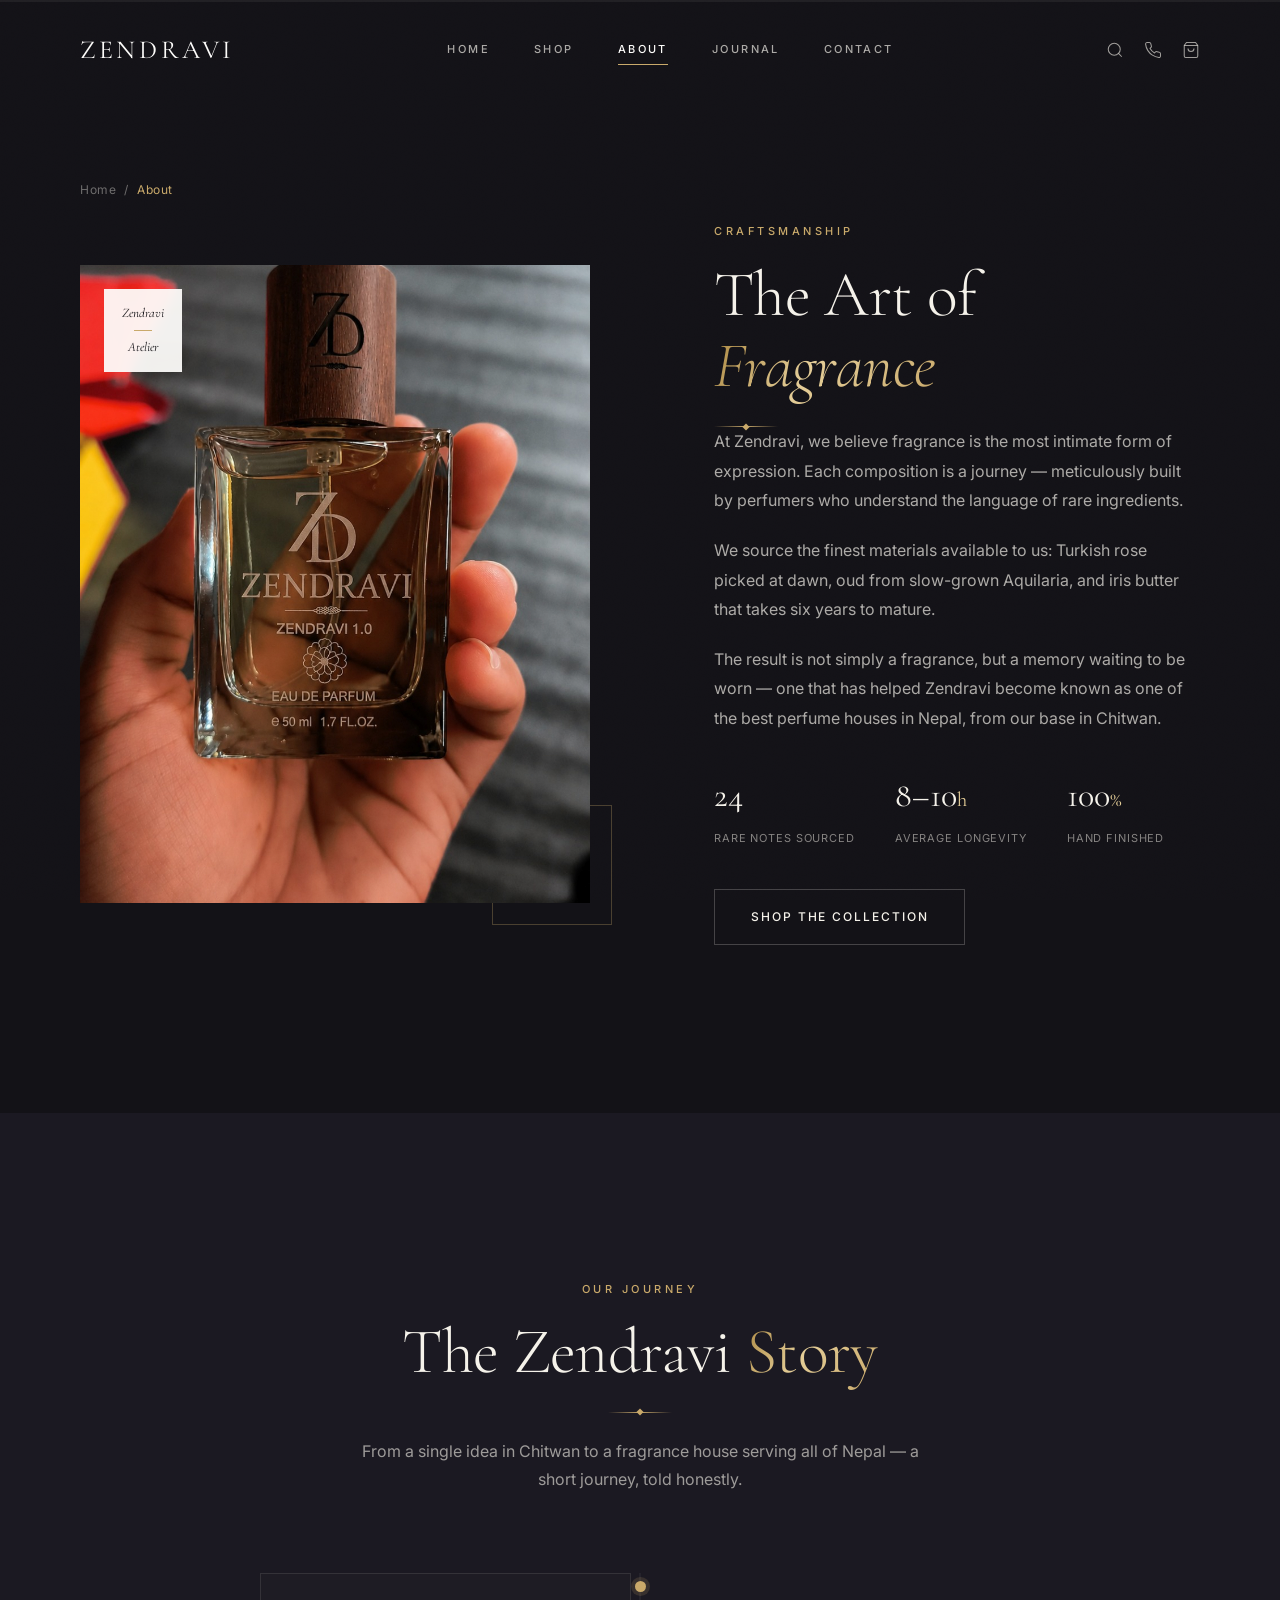
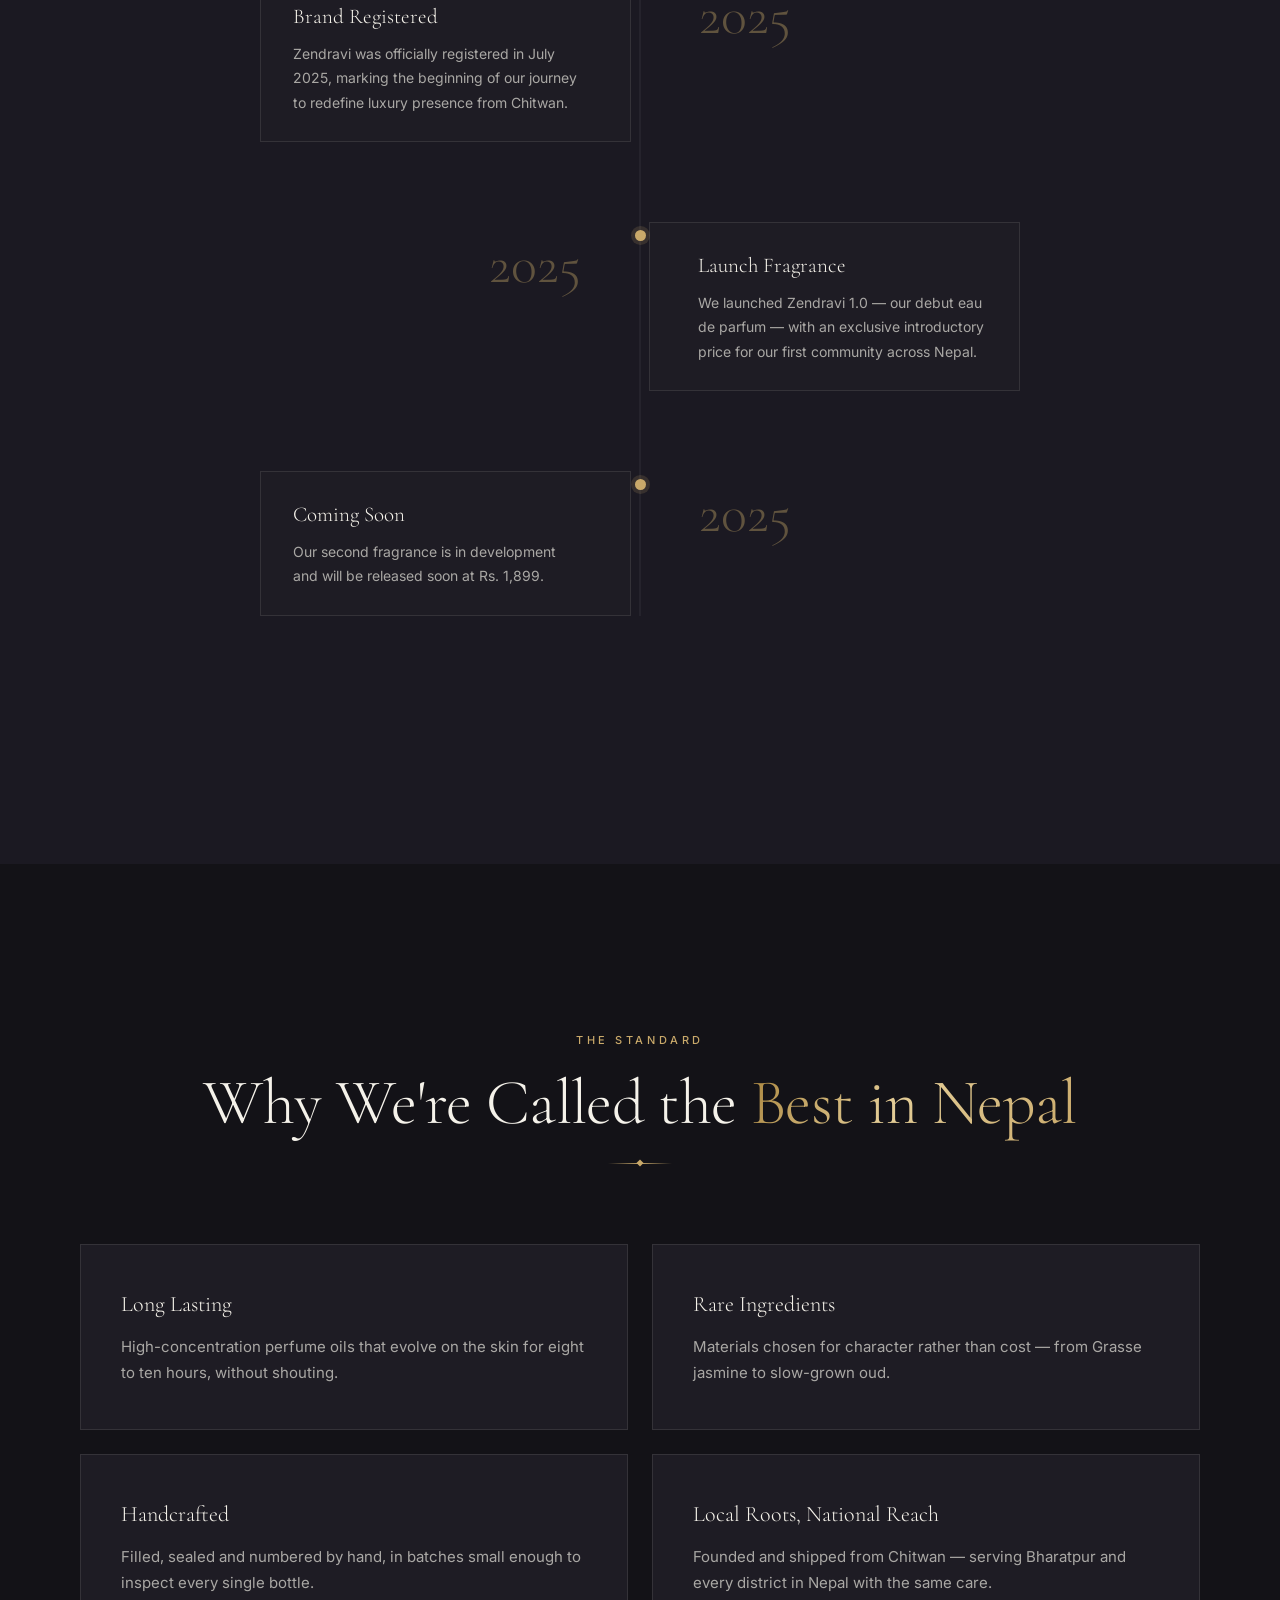
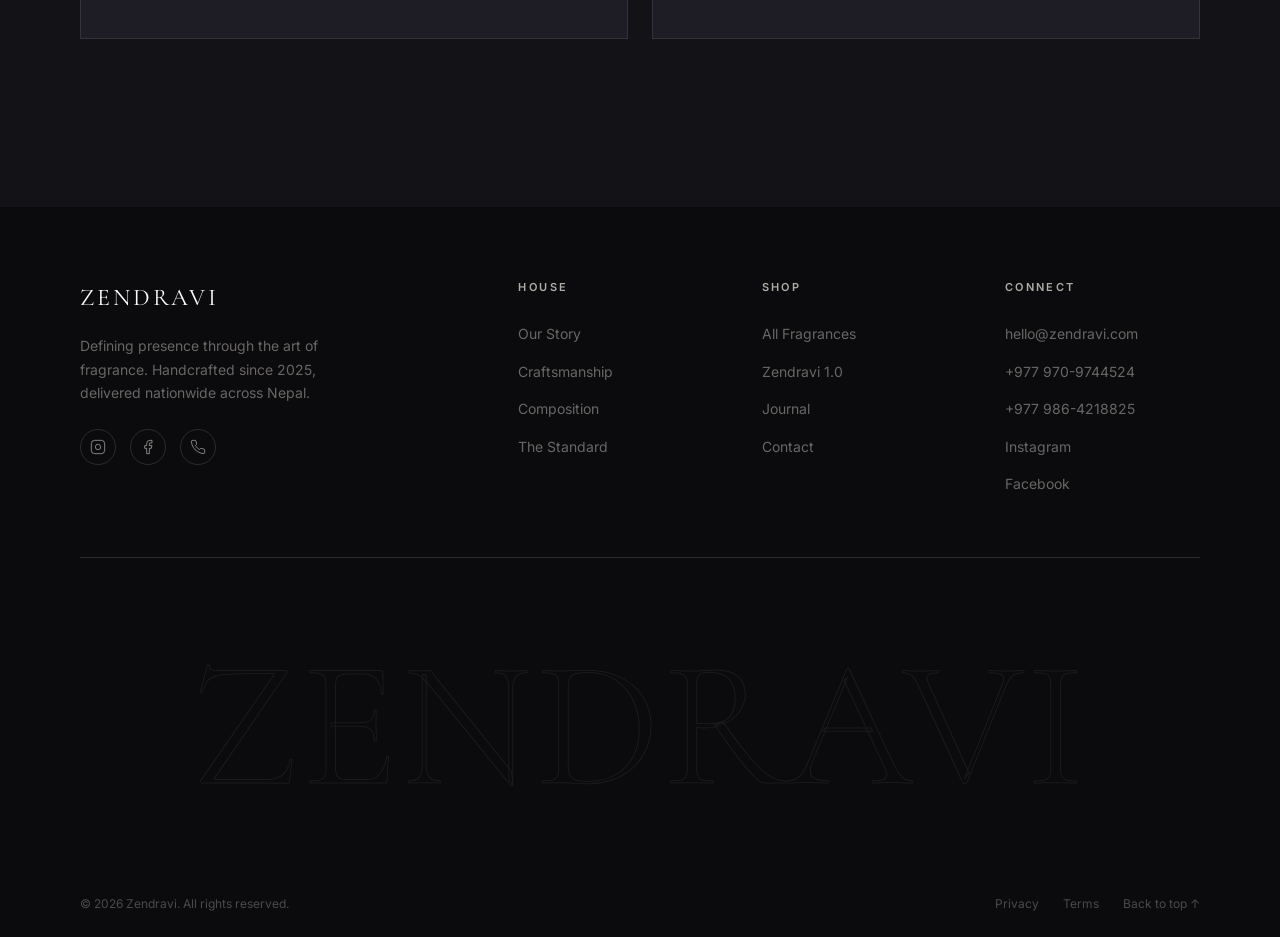
==== commit 834ca557: "Highlight active nav item, add related products to product page, add second contact number - Add vis" ====
--- a/about.html
+++ b/about.html
@@ -27,7 +27,7 @@
   <link rel="preconnect" href="https://fonts.googleapis.com" />
   <link rel="preconnect" href="https://fonts.gstatic.com" crossorigin />
   <link href="https://fonts.googleapis.com/css2?family=Cormorant+Garamond:ital,wght@0,300;0,400;0,500;0,600;0,700;1,300;1,400&family=Inter:wght@300;400;500;600&display=swap" rel="stylesheet" />
-  <link rel="stylesheet" href="css/style.css?v=20260729b" />
+  <link rel="stylesheet" href="css/style.css?v=20260729c" />
   <title>Our Story | Zendravi Luxury Fragrance House, Nepal</title>
 
   <script type="application/ld+json">
@@ -248,6 +248,7 @@
           <ul class="footer-links">
             <li><a href="mailto:hello@zendravi.com">hello@zendravi.com</a></li>
             <li><a href="https://wa.me/9779709744524" target="_blank" rel="noopener noreferrer">+977 970-9744524</a></li>
+            <li><a href="tel:+9779864218825">+977 986-4218825</a></li>
             <li><a href="https://instagram.com/zendravi" rel="noopener noreferrer" target="_blank">Instagram</a></li>
             <li><a href="https://www.facebook.com/profile.php?id=61588730620894" rel="noopener noreferrer" target="_blank">Facebook</a></li>
           </ul>
@@ -268,6 +269,6 @@
   <!-- Toast -->
   <div class="toast" id="toast" role="status" aria-live="polite"></div>
 
-  <script src="js/main.js?v=20260729b"></script>
+  <script src="js/main.js?v=20260729c"></script>
 </body>
 </html>
--- a/css/style.css
+++ b/css/style.css
@@ -310,6 +310,11 @@
   transition: width var(--transition);
 }
 .nav-link:hover::after { width: 100%; }
+
+.nav-link[aria-current="page"] { color: var(--warm-white); }
+.nav-link[aria-current="page"]::after { width: 100%; }
+
+.mobile-link[aria-current="page"] { color: var(--gold); }
 
 .header-icons { display: flex; align-items: center; gap: 20px; z-index: 10; }
 
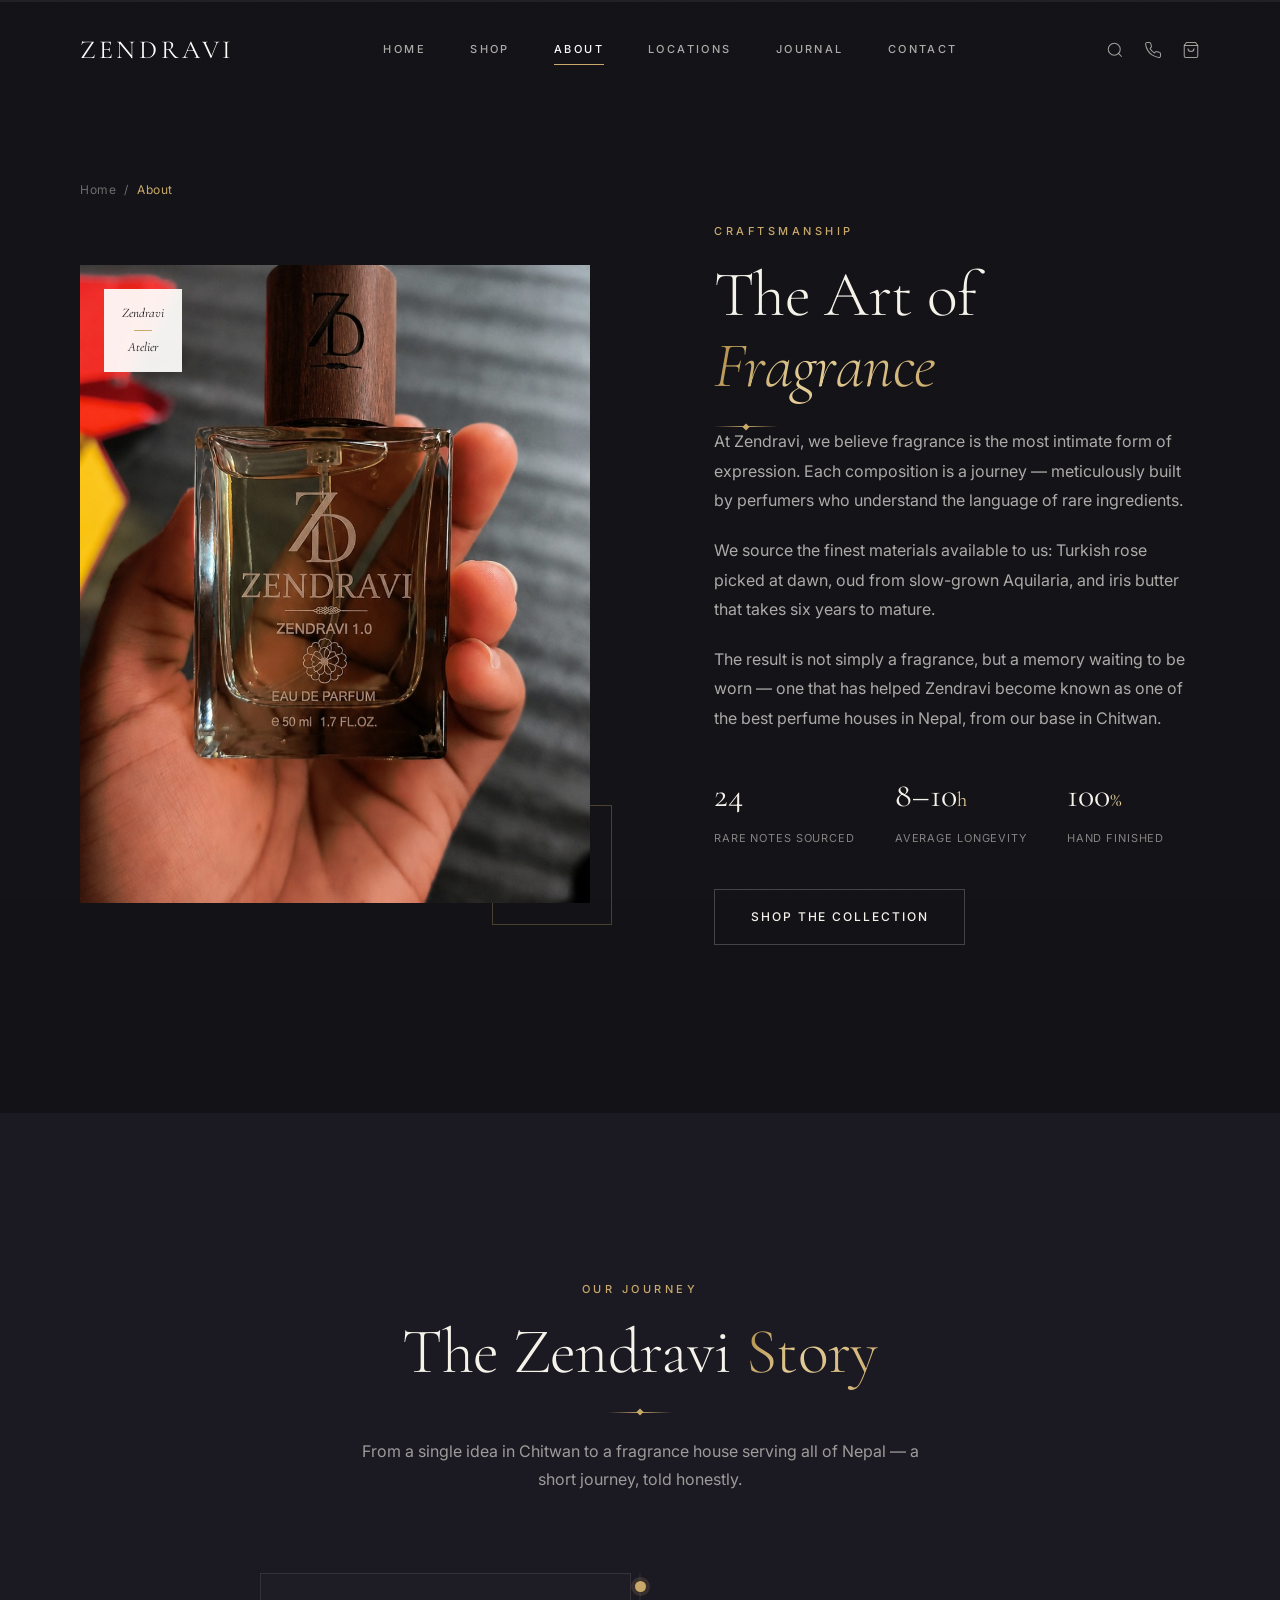
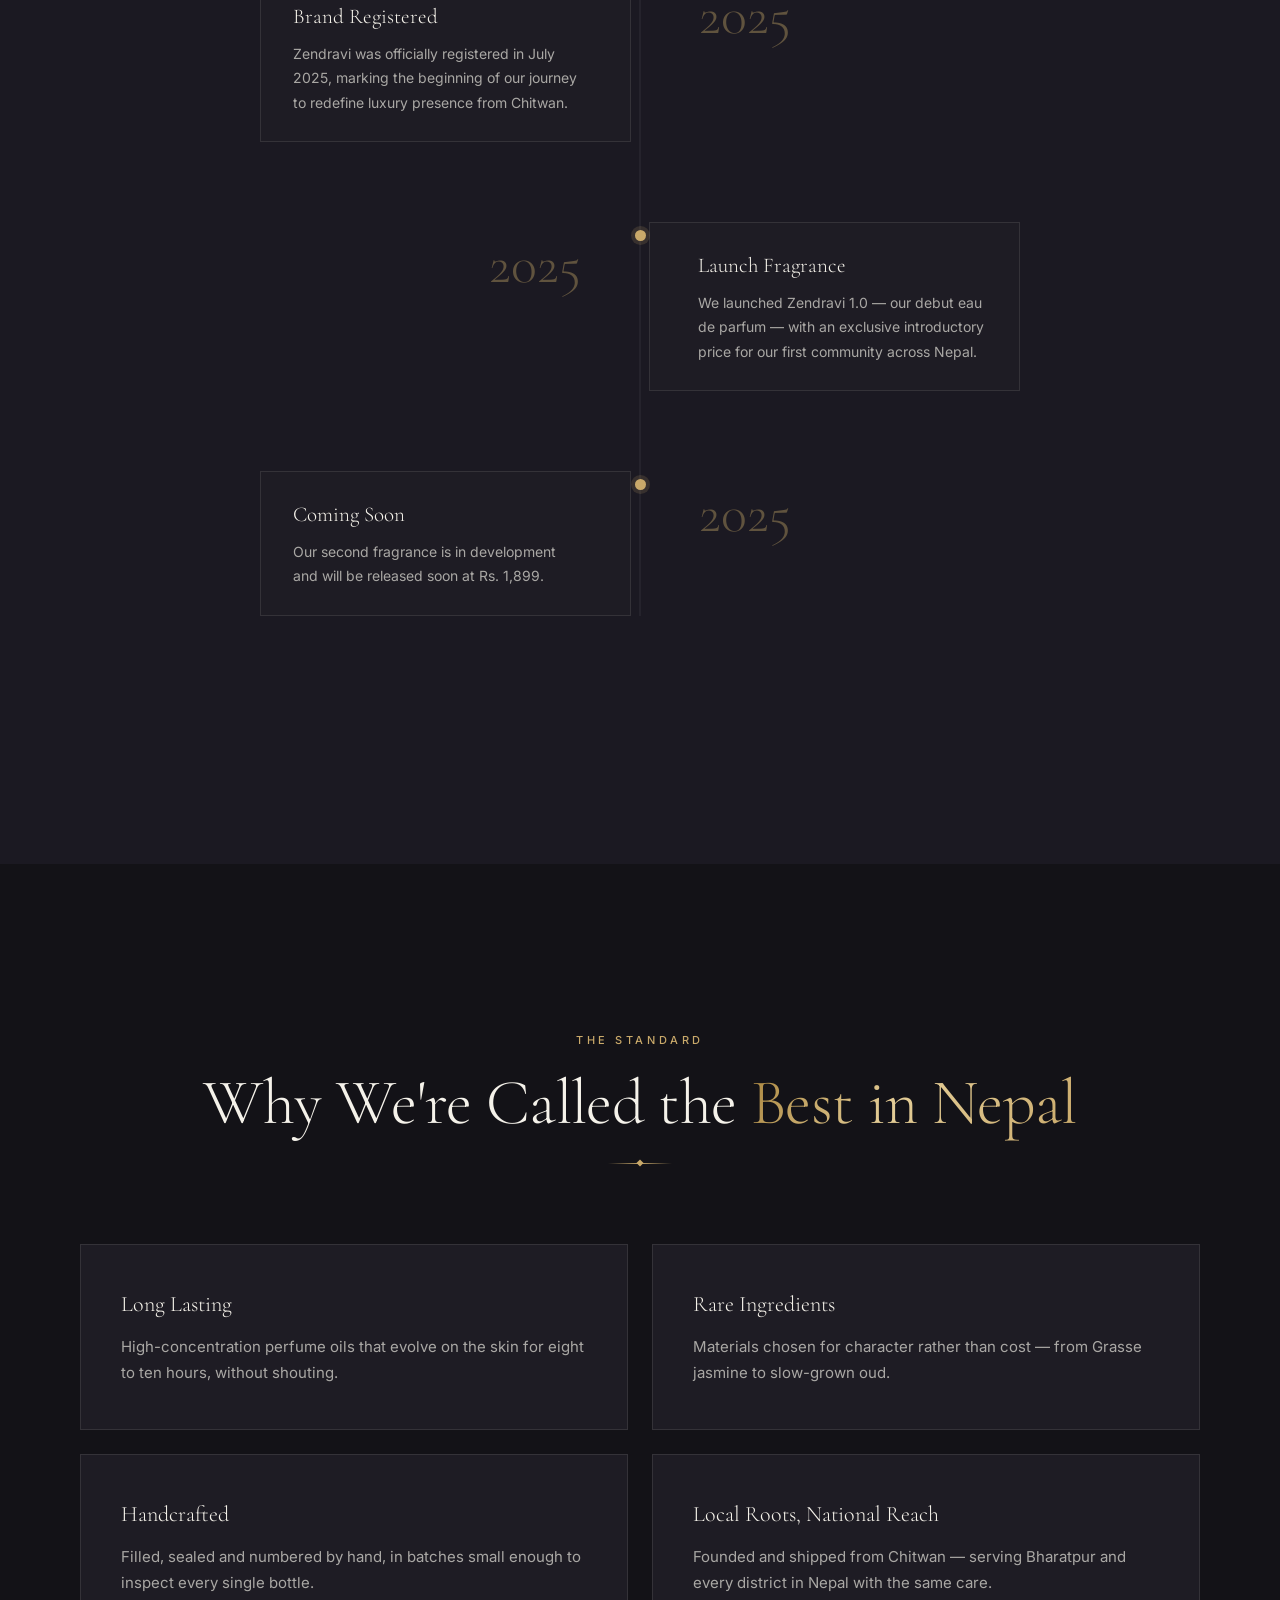
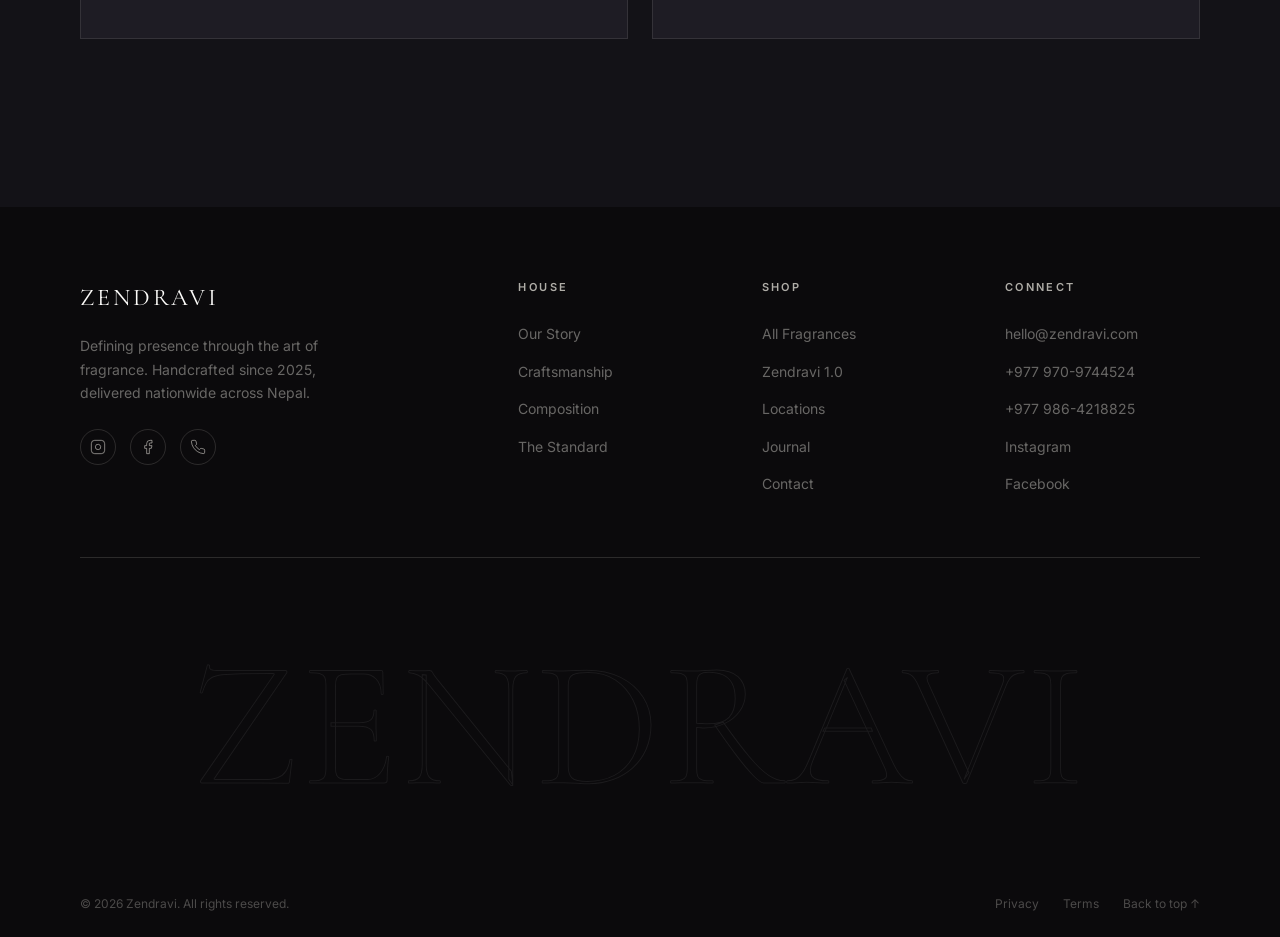
==== commit 280dfdfe: "Add nationwide Locations guide covering Bharatpur, Chitwan, Gaindakot, Pokhara, Kathmandu - New loca" ====
--- a/about.html
+++ b/about.html
@@ -4,8 +4,8 @@
   <meta charset="UTF-8" />
   <meta name="viewport" content="width=device-width, initial-scale=1.0" />
   <meta name="theme-color" content="#0B0A0C" />
-  <meta name="description" content="Discover the story behind Zendravi — Nepal's handcrafted luxury eau de parfum house, founded in Chitwan in 2025. Meet the craftsmanship and sourcing behind Zendravi 1.0." />
-  <meta name="keywords" content="Zendravi story, Zendravi about, luxury perfume house Nepal, handcrafted perfume Chitwan, Zendravi craftsmanship" />
+  <meta name="description" content="Discover the story behind Zendravi — the best cosmetic store in Chitwan and Bharatpur, and Nepal's handcrafted luxury eau de parfum house founded in Chitwan in 2025." />
+  <meta name="keywords" content="Zendravi story, Zendravi about, luxury perfume house Nepal, handcrafted perfume Chitwan, Zendravi craftsmanship, best cosmetic store in chitwan, best cosmetic store in bharatpur, top cosmetic store in chitwan, top cosmetic store in bharatpur" />
   <meta name="author" content="Zendravi" />
   <meta name="robots" content="index, follow, max-image-preview:large, max-snippet:-1" />
   <link rel="canonical" href="https://zendravi.com/about.html" />
@@ -63,6 +63,7 @@
         <a href="index.html" class="nav-link">Home</a>
         <a href="shop.html" class="nav-link">Shop</a>
         <a href="about.html" class="nav-link" aria-current="page">About</a>
+        <a href="locations.html" class="nav-link">Locations</a>
         <a href="journal.html" class="nav-link">Journal</a>
         <a href="contact.html" class="nav-link">Contact</a>
       </nav>
@@ -89,8 +90,9 @@
       <a href="index.html" class="mobile-link"><em>01</em>Home</a>
       <a href="shop.html" class="mobile-link"><em>02</em>Shop</a>
       <a href="about.html" class="mobile-link"><em>03</em>About</a>
-      <a href="journal.html" class="mobile-link"><em>04</em>Journal</a>
-      <a href="contact.html" class="mobile-link"><em>05</em>Contact</a>
+      <a href="locations.html" class="mobile-link"><em>04</em>Locations</a>
+      <a href="journal.html" class="mobile-link"><em>05</em>Journal</a>
+      <a href="contact.html" class="mobile-link"><em>06</em>Contact</a>
     </nav>
     <div class="mobile-foot">
       <p class="mobile-foot-label">Enquiries</p>
@@ -111,7 +113,7 @@
       <div class="split-layout">
         <div class="split-image reveal">
           <figure class="image-frame" data-reveal-img>
-            <img src="images/zendravi%201.0.jpeg" alt="Zendravi 1.0 eau de parfum, held" loading="lazy" />
+            <img src="images/zendravi%201.0.jpeg" alt="Zendravi 1.0 eau de parfum, held — Chitwan's best cosmetic store for handcrafted fragrance" loading="lazy" />
           </figure>
           <div class="frame-decor" aria-hidden="true"></div>
           <div class="frame-stamp" aria-hidden="true">
@@ -239,6 +241,7 @@
           <ul class="footer-links">
             <li><a href="shop.html">All Fragrances</a></li>
             <li><a href="product-zendravi-1-0.html">Zendravi 1.0</a></li>
+            <li><a href="locations.html">Locations</a></li>
             <li><a href="journal.html">Journal</a></li>
             <li><a href="contact.html">Contact</a></li>
           </ul>
